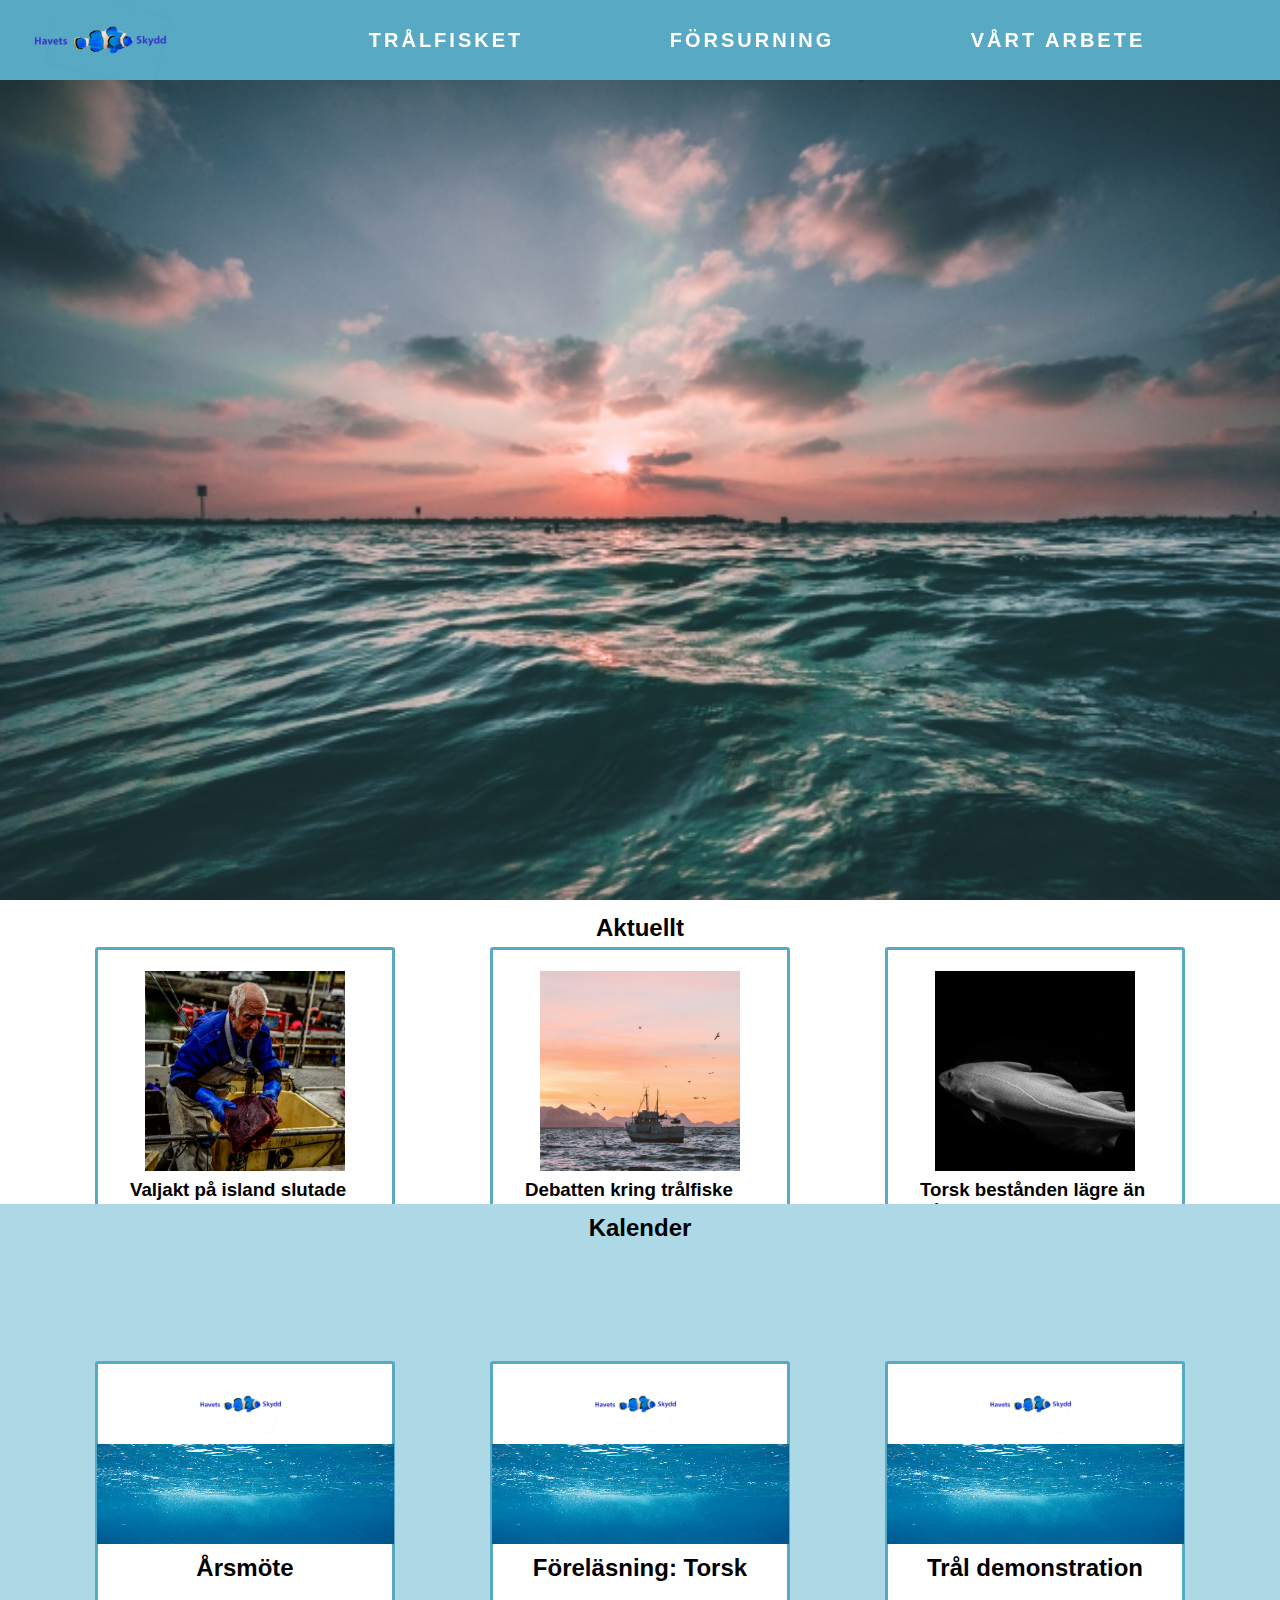
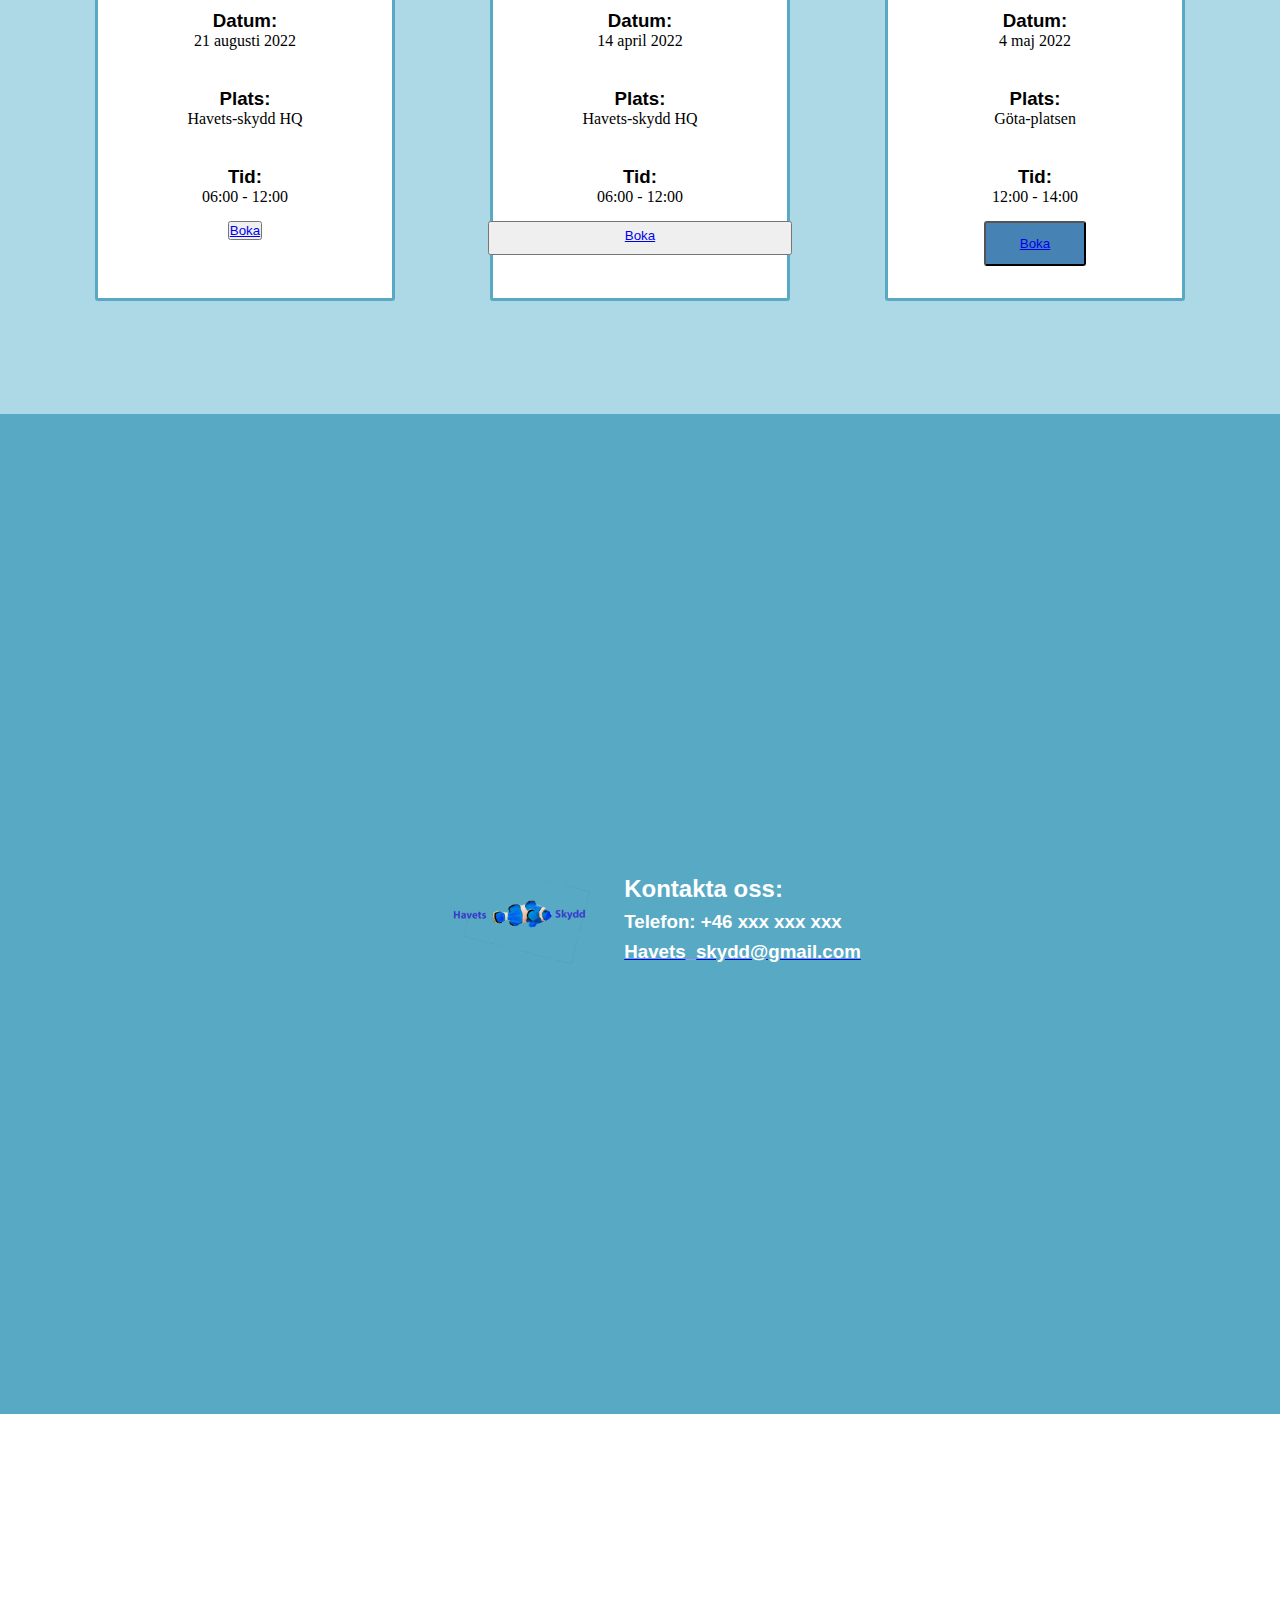
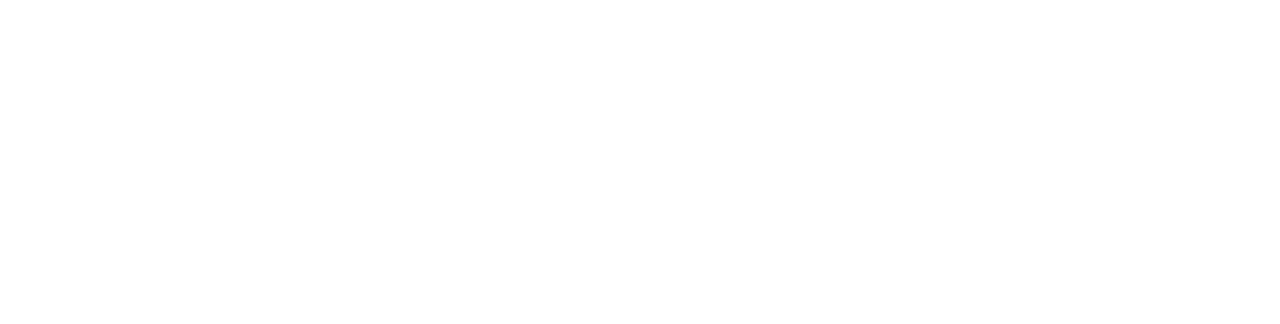
==== index.html @ e1d9266b "Mindre ändringar" ====
<!DOCTYPE html>
<html lang="en">

<head>
    <meta charset="UTF-8">
    <meta http-equiv="X-UA-Compatible" content="IE=edge">
    <meta name="viewport" content="width=device-width, initial-scale=1.0">
    <title>Havets-skydd</title>
    <link rel="stylesheet" href="css/style.css">
</head>

<body>
    <header class="header">
        <img class="logga" src="img/Första_försök_VT_ps.png" alt="logga">
        <nav>
            <ul id="header_links">
                <li><a href="tralfiske.html">Trålfisket</a></li>
                <li><a href="forsurning.html">Försurning</a></li>
                <li><a href="om_oss.html">Vårt arbete</a></li>
            </ul>
            <div id="burger">
                <div id="line_1" class="burger_line"></div>
                <div id="line_2" class="burger_line"></div>
                <div id="line_3" class="burger_line"></div>
            </div>
        </nav>
    </header>  
    <section class ="sacrifice"></section> 
    <img id="home_img" src="img/home_img.jpg" alt="Home-img">
    <div id="gridwrapper_home">
        <article id="aktuellt">
            <h2>Aktuellt</h2>
            <div class="box_parent">
                <section class="Aktuella_nyheter"><img src="img/valjakt_kvadrat.jpg" alt="valjakt" class="Aktuellt_img"><h3>Valjakt på island slutade med tusentals offer</h3></section>
                <section class="Aktuella_nyheter"><img src="img/tralbat_kvadrat.jpg" alt="tralbat" class="Aktuellt_img"><h3>Debatten kring trålfiske hettar till</h3></section>
                <section class="Aktuella_nyheter"><img src="img/torsk_kvadrat.jpg" alt="torsk" class="Aktuellt_img"><h3>Torsk bestånden lägre än någonsin</h3></section>
            </div>
        </article>
        <section id="kalender">
            <h2>Kalender</h2>
            <div class="box_parent">
                <article class="kalender_article">
                    <img src="img/Första_försök_VT_ps.png" alt="logga" class="logga_kalender">
                    <img src="img/vatten.jpg" alt="vatten" class="img_kalender">
                    <h2>Årsmöte</h2>
                    <p><h3>Datum:</h3> 21 augusti 2022</p>
                    <p><h3>Plats:</h3> Havets-skydd HQ</p>
                    <p><h3>Tid:</h3> 06:00 - 12:00</p>   
                    <button class="boka_button"><a href="#">Boka</a></button>
                </article>
                <article class="kalender_article">
                    <img src="img/Första_försök_VT_ps.png" alt="logga" class="logga_kalender">
                    <img src="img/vatten.jpg" alt="vatten" class="img_kalender">
                    <h2>Föreläsning: Torsk</h2>
                    <p><h3>Datum:</h3> 14 april 2022</p>
                    <p><h3>Plats:</h3> Havets-skydd HQ</p>
                    <p><h3>Tid:</h3> 06:00 - 12:00</p> 
                    <button class="boka_button"><p><a href="#">Boka</a></p></button>
                </article>
                <article class="kalender_article">
                    <img src="img/Första_försök_VT_ps.png" alt="logga" class="logga_kalender">
                    <img src="img/vatten.jpg" alt="vatten" class="img_kalender">
                    <h2>Trål demonstration</h2>
                    <p><h3>Datum:</h3> 4 maj 2022</p>
                    <p><h3>Plats:</h3> Göta-platsen</p>
                    <p><h3>Tid:</h3> 12:00 - 14:00</p> 
                    <button class="button"><a href="#">Boka</a></button>
                </article>
            </div>
            
        </section>
        <footer class="footer">
            <img src="img/Första_försök_VT_ps.png" class="logga" alt="logga">
            <div>
                <h2 class="h2_footer">Kontakta oss: </h2>
                <h3 class="h3_footer">Telefon: +46 xxx xxx xxx</h3>
                <a href="mailto:emil.crogard@elev.ga.ntig.se"><h3 class="h3_footer"> Havets_skydd@gmail.com</h3></a>
            </div>
        </footer>
    </div>


    <script src="js/JavaScrip.js "></script>

</body>

</html>
---- css/style.css ----
* {
    margin: 0;
    padding: 0;
    box-sizing: border-box;
}

:root {
    --main_color_dark: rgb(88, 169, 196);
}

.logga {
    height: 90px;
    width: auto;
    margin-left: 10px;
}

#gridwrapper_home {
    display: grid;
    height: auto;
    width: 100%;
    grid-template-areas: 
    "ar1 ar1" 
    "ar2 ar2"
    "fo fo";
    grid-template-rows: 950px 1700px 110px;
    grid-template-columns: 1fr 1fr;
}

.header {
    background-color: var(--main_color_dark);
    display: flex;
    height: 80px;
    width: 100%;
    position: fixed;
    align-items: center;
}

#header_links {
    display: flex;
    flex-direction: column;
    justify-content: space-evenly;
    align-items: center;
    height: calc(100% - 80px);
    background-color: lightblue;
    position: fixed;
    left: -1300px;
    top: 80px;
    width: 100%;
    list-style: none;
    transition: 0.5s;
    z-index: 1;
}

.header_active {
    transform: translatex(1300px);
}

#header_links a {
    text-decoration: none;
    color: rgb(255, 255, 255);
    letter-spacing: 0.1875rem;
    font-weight: bold;
    font-size: 1.25rem;
    text-transform: uppercase;
    width: 200px;
    height: 3rem;
    display: flex;
    justify-content: center;
    align-items: center;
}

.crossed_line #line_1 {
    transform: rotate(-45deg) translate(-5px, 6px);
}
.crossed_line #line_2 {
    opacity: 0;
}
.crossed_line #line_3 {
    transform: rotate(45deg) translate(-5px, -6px);
}
#header_links a:hover {
    color: darkgrey;
    background-color: rgb(88, 169, 196);
    transition: ease 0.4s;
}

nav {
    display: flex;
    justify-content: right;
    align-items: center;
    font-family: sans-serif;
    width: 100%;
    color: var(--main_color_dark);
}

.burger_line {
    width: 30px;
    height: 3.5px;
    background-color: rgb(255, 255, 255);
    margin: 5px;
    border-radius: 10%;
    transition: all 0.5s;
}

#burger{
    margin-right: 60px;
    cursor: pointer;
}

#home_img {
    width: 100%;
    height: calc(100vh - 80px);
}

#aktuellt{
    grid-area: ar1;
    display: flex;
    flex-direction: column;
    align-items: center;
}
.box_parent{
    display: flex;
    justify-content: space-evenly;
    align-items: center;
    flex-direction: column;
    height: 100%;
}

.Aktuella_nyheter {
    display: flex;
    align-items: center;
    justify-content: center;
    flex-direction: column;
    height: 280px;
    width: 250px;
    border-style: solid;
    border-color: var(--main_color_dark);
    border-radius: 3px;
}
.Aktuellt_img{
height: auto;
width: 200px;
}


#kalender{
    grid-area: ar2;
    background-color: lightblue;
    display: flex;
    flex-direction: column;
    align-items: center;
    justify-content: space-evenly;
}
.kalender_article{
    display: flex;
    height: 540px;
    width: 300px;
    background: white;
    align-items: center;
    flex-direction: column;
    border-radius: 3px;
    border-style: solid;
    border-color: var(--main_color_dark);

}
.logga_kalender{
height: 80px;
}
.img_kalender{
    width: 297px;
    height: 100px;
}
.button{
    display: flex;
    height: 45px;
    width: 35%;
    background: steelblue;
    border-radius: 3px;
    align-items: center;
    justify-content: center;
}
.button:hover{
    cursor: pointer;
    background: rgb(84, 162, 226);

}

.h3_footer{
    size: 0.5rem;
    color: white;

}
.h2_footer{
    size: 0.75rem;
    color: white;
}
h2 {
    font-family: Arial, Helvetica, sans-serif;
    font-weight: bold;
    margin-top: 10px;
    margin-bottom: 5px;
}
h3{
    font-family: Arial, Helvetica, sans-serif;
    margin-top: 8px;
    size: 1rem;
}

p {
    width: 300px;
    height: auto;
    font-family: Arial, Helvetica, sans-serif;
    font-weight: 300;
    margin-bottom: 10px;
    margin-top: 5px;
}
.sacrifice{
    height: 80px;
}

/*tralfiske*/


#gridwrapper_tralfiske{
    display: grid;
    width: 100%;
    height: auto;
    grid-template-areas: 
    "st1 st1"
    "st2 st2"
    "stat stat"
    "st3 st3"
    "fo fo"
    ;
    grid-template-columns: 1fr 1fr;
    grid-template-rows: 700px 1100px 1000px 700px 110px;
}

#img_tralfiske {
    background: blue;
    height: 300px;
    width: 300px;
    margin-bottom: 10px;
}
#section1_tralfiske{
    grid-area: st1;
    display: flex;
    justify-content: space-evenly;
    align-items: center;
    flex-direction: column;
}



.tral_article_lb{
display: flex;
flex-direction: column;
align-items: center;
width: 70%;
height: auto;
border-radius: 3px;
border-style: solid;
border-color: var(--main_color_dark);
background: white;
}
.article_parent{
    display: flex;
    flex-direction: column;
    align-items: center;
    justify-content: space-evenly;
    width: 100%;
    height: 100%;
}

.tral_article{
display: flex;
flex-direction: column;
align-items: center;
width: 70%;
height: auto;
}

#section2_tralfiske{
    grid-area: st2;
    display: flex;
    flex-direction: column;
    align-items: center;
    justify-content: space-evenly;
    background: lightblue;
}
#statistik{
    grid-area: stat;
    background: white;
    display: flex;
    flex-direction: column;
    align-items: center;
    justify-content: space-evenly;
}
.statistik_img{
    width: 400px;
    height: 300px;
    background: blue;
}
#section3_tralfiske{
    grid-area: st3;
    display: flex;
    flex-direction: column;
    align-items: center;
    justify-content: space-evenly;
    background: lightblue;
}



/*försurning*/
#gridwrapper_forsurning {
    display: grid;
    width: 100%;
    height: auto;
    grid-template-areas: 
    "arf arf"
    "ark ark"
    "dv dv"
    "sek sek"
    "fo fo"
    ;
    grid-template-columns: 1fr 1fr;
    grid-template-rows: 680px 500px 500px 600px 110px;
}

#forsurning_section{
    grid-area: arf;
    background-color: lightblue;
    display: flex;
    justify-content: center;
    align-items: center;
    flex-direction: column;
    padding: 2rem;
}
#article_forsurning{
    background-color: white;
    height: 610px;
    width: 95%;
    display: flex;
    align-items: center;
    justify-content: center;
    border-radius: 3px;
    border-style: solid;
    border-color: var(--main_color_dark);
}

#konsekvenser_section{
    grid-area: ark;
    background-color: lightblue;
    display: flex;
    justify-content: center;
    align-items: center;
    flex-direction: column;
    padding: 2rem;
}

#article_konsekvenser{
    background-color: white;
    height: 400px;
    width: 95%;
    display: flex;
    align-items: center;
    justify-content: center;
    border-radius: 3px;
    border-style: solid;
    border-color: var(--main_color_dark);
}

#Intiativ_section{
    grid-area: dv;
    display: flex;
    flex-direction: column;
    justify-content: space-evenly;
    align-items: center;
    background-color: white;
}

#div_forsurning{
    height: auto;
    width: 80%;
    display: flex;
    justify-content: space-evenly;
    flex-direction: column;
    align-items: center;
}
#article_intiativ{
    width: 300px;
    height: auto;
    display: flex;
    justify-content: space-between;
    align-items: center;
    flex-direction: column;
}

.footer {
    grid-area: fo;
    background-color: var(--main_color_dark);
    display: flex;
    align-items: center;
    justify-content: center;

}
#kalk_section{
    grid-area: sek;
    display: flex;
    align-items: center;
    justify-content: space-evenly;
    flex-direction: column;
    background-color: lightblue;
}
#kalk_img{
    height: 250px;
    width: 400px;
    background: violet;
}
#article_kalk{
    width: 350px;
    height: auto;
    display: flex;
    justify-content: space-between;
    align-items: center;
    flex-direction: column;
    border-style: solid;
    border-color: var(--main_color_dark);
    border-radius: 3px;
    background: white;
}

/*Om oss*/
#gridwrapper_om_oss{
    display: grid;
    width: 100%;
    grid-template-areas: 
    "re re"
    "org org"
    "fra fra"
    "gift gift"
    "fo fo"
    ;
    grid-template-columns: 1fr 1fr;
    grid-template-rows: 300px 90vh 1000px 550px 110px;
}

#relative{
    grid-area: re;
    background-image: url(/img/vatten.jpg);
    background-size: 100%;
    display: flex;
    justify-content: center;
    align-items: center;
    border-bottom: 40px;
    border-bottom-style: solid;
    border-bottom-color: white;
}

#relative_flex{
    display: flex;
    width: 90%;
    height: auto;
    justify-content: center;
    align-items: center;
    flex-direction: column;
    padding: 2rem;
    background: rgba(255, 255, 255, 0);
}

#organisation_flex_section{
    grid-area: org;
    display: flex;
    background: lightblue;
    flex-direction: column;
    align-items: center;
    justify-content: center;
    margin-bottom: 10px;
}

.organisation_img{
    width: 300px;
    height: auto;
    margin-bottom: 10px;
    border-radius: 3px;
}

.organisation_article{
    width: 300px;
    height: auto;
    display: flex;
    justify-content: space-between;
    align-items: center;
    flex-direction: column;
}
.organisation_article_lb{
    width: 300px;
    height: auto;
    display: flex;
    justify-content: space-between;
    flex-direction: column;
    border-radius: 3px;
    border-color: var(--main_color_dark);
    border-style: solid;
    height: auto;
    background: white;
}
#arbete_flex_section{
    grid-area: fra;
    display: flex;
    background: white;
    flex-direction: column;
    align-items: center;
    justify-content: center; 
}

.org_div{
    height: auto;
    margin-bottom: 40px;
}

#section_gift{
grid-area: gift;
background: lightblue;
flex-direction: column;
align-items: center;
justify-content: center; 
display: flex;
}

#h1_relative{
    color: rgb(255, 255, 255);
    size: 3rem;
  
}

#h3_relative{
    
    color: white;
    size: 1rem;
}

@media screen and (min-width:800px) {
    #burger{
        display: none;
    }    
    nav {
        display: flex;
        justify-content: center;
        align-items: center;
        font-family: sans-serif;
        width: 100%;
        background: var(--main_color_dark);
        margin-right: 20px;
    }

    #header_links {
        display: flex;
        flex-direction: row;
        justify-content: space-evenly;
        align-items: center;
        height: 80px;
        position: fixed;
        left: 240px;
        top: 0px;
        background-color: rgba(255, 255, 255, 0);
        width: 80%;
        list-style: none;
    }
    .header_active {
        transform: translatex(0px);
    }
    .logga {
        height: 130px;
        width: auto;
        margin-left: 10px;
    }
    .Aktuella_nyheter {
        padding: 2rem;
        height: 300px;
        width: 300px;
        border-style: solid;
        border-color: var(--main_color_dark);
        border-radius: 3px;
    }
    
    .box_parent{
        flex-direction: row;
        width: 100%;
    }
    #relative_flex{
        width: 35%;
    }
    .organisation_img{
        width: 500px;
        margin-bottom: 0px;
        margin-right: 20px;
        border-radius: 3px;
    }
    #organisation_flex_section{
        flex-direction: row; 
        align-items: center;
        justify-content: space-evenly;
        margin-bottom: 10px;
    }
    #arbete_flex_section{
        justify-content: space-evenly; 
    }
    
    .org_div{
        display: flex;
        flex-direction: row;
        justify-content: space-evenly;
        align-items: center;
    }
    #section_gift{
        flex-direction: row;
        align-items: center;
        justify-content: space-evenly; 
    }
    #div_forsurning{
        flex-direction: row;
       
    }
    #kalk_section{
        flex-direction: row-reverse;
    }
    .tral_article_lb{
        width: 40%;
    }
    .article_parent{
        flex-direction: row;
        width: 80%;
    }
    #gridwrapper_tralfiske{
        grid-template-rows: 500px 1100px 1000px 430px 110px;
    }
    #gridwrapper_forsurning{
        grid-template-rows: 680px 500px 500px 400px 110px;
    }

    #img_tralfiske {
        height: 350px;
        width: 450px;
    }
    #gridwrapper_home{
        grid-template-rows: 600px 700px 110px;
    }
    #gridwrapper_home{
        grid-template-rows: 300px 90vh 1000px 400px 110px;

    }

}
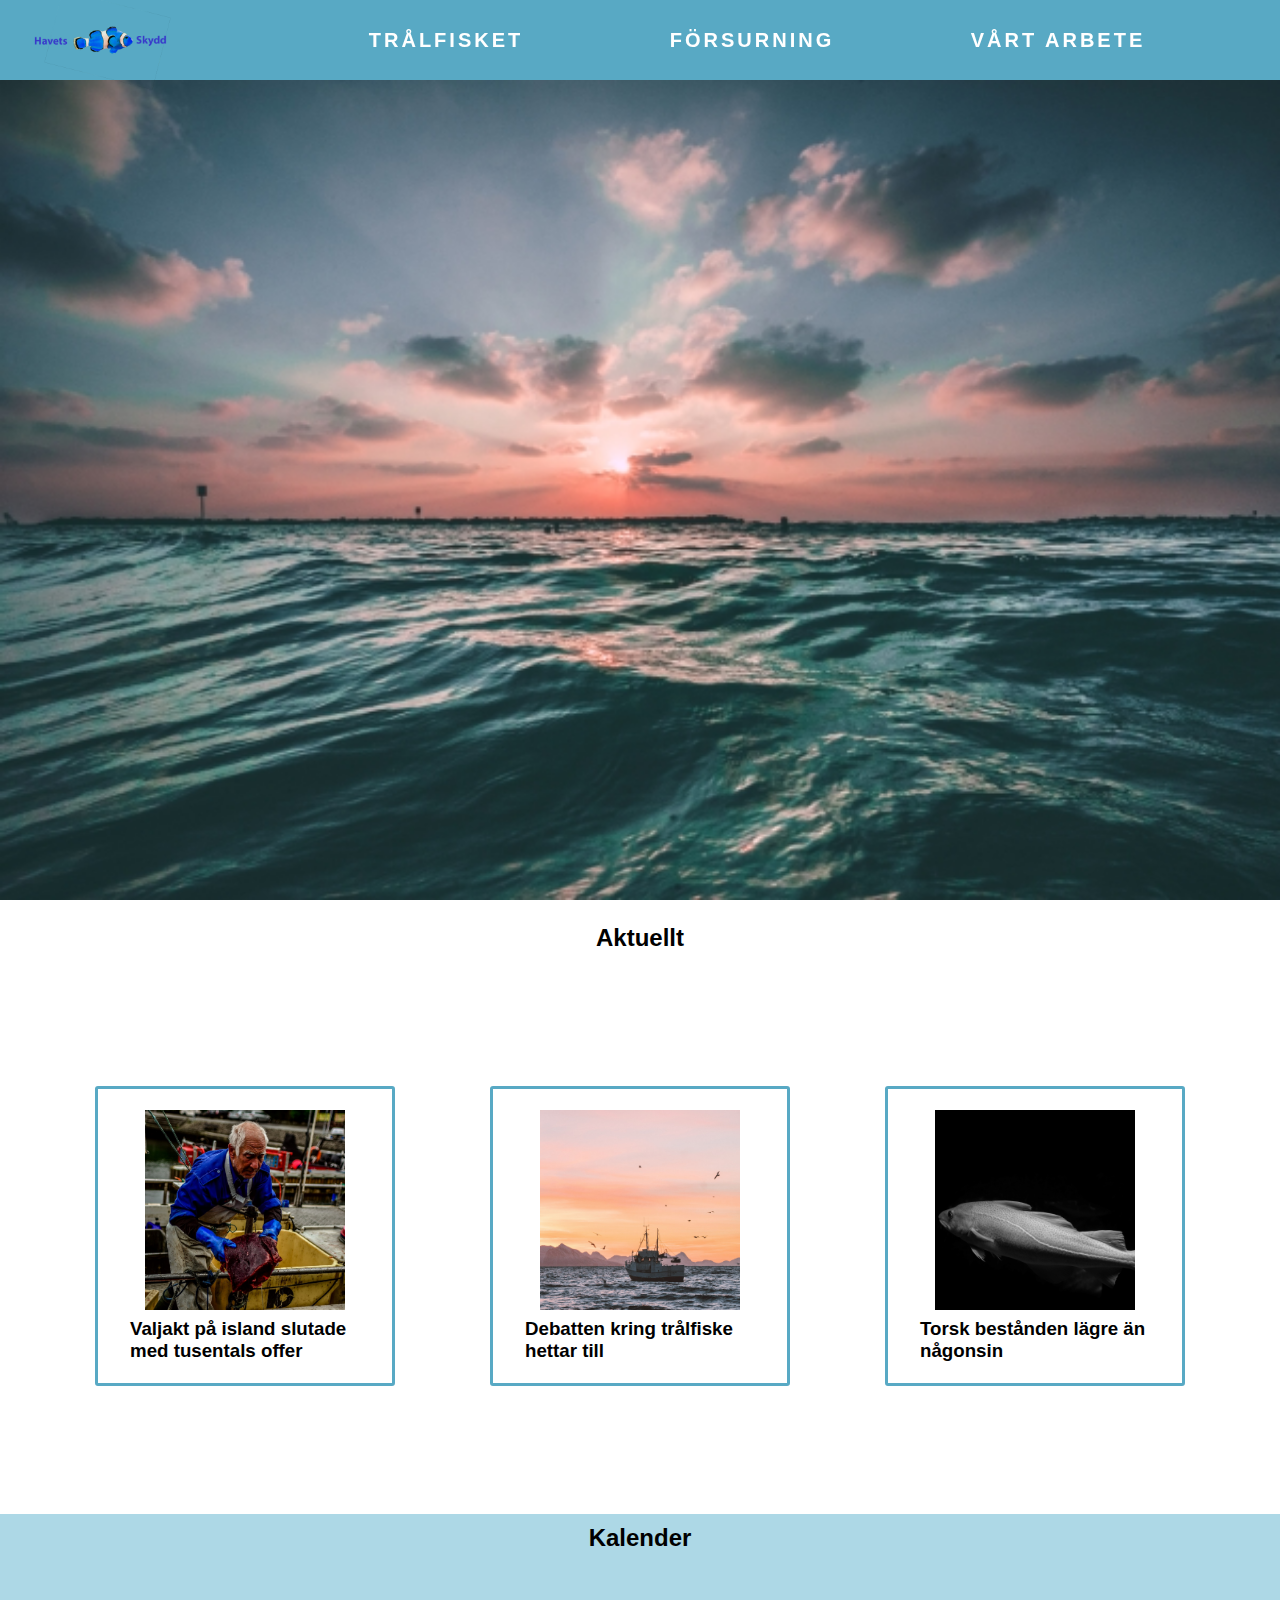
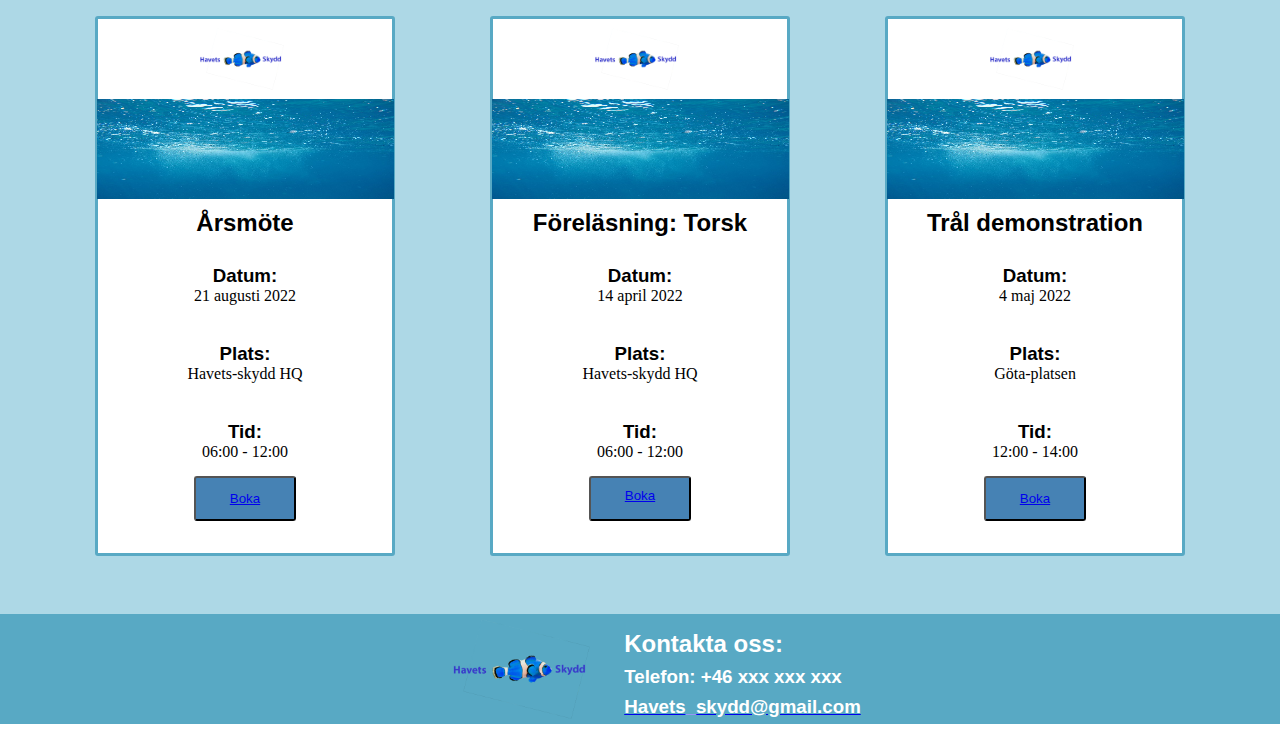
==== commit 3be73814: "Arbetat med försurnings sidan" ====
--- a/index.html
+++ b/index.html
@@ -46,7 +46,7 @@
                     <p><h3>Datum:</h3> 21 augusti 2022</p>
                     <p><h3>Plats:</h3> Havets-skydd HQ</p>
                     <p><h3>Tid:</h3> 06:00 - 12:00</p>   
-                    <button class="boka_button"><a href="#">Boka</a></button>
+                    <button class="button"><a href="#">Boka</a></button>
                 </article>
                 <article class="kalender_article">
                     <img src="img/Första_försök_VT_ps.png" alt="logga" class="logga_kalender">
@@ -55,7 +55,7 @@
                     <p><h3>Datum:</h3> 14 april 2022</p>
                     <p><h3>Plats:</h3> Havets-skydd HQ</p>
                     <p><h3>Tid:</h3> 06:00 - 12:00</p> 
-                    <button class="boka_button"><p><a href="#">Boka</a></p></button>
+                    <button class="button"><p><a href="#">Boka</a></p></button>
                 </article>
                 <article class="kalender_article">
                     <img src="img/Första_försök_VT_ps.png" alt="logga" class="logga_kalender">
--- a/css/style.css
+++ b/css/style.css
@@ -22,7 +22,7 @@
     "ar1 ar1" 
     "ar2 ar2"
     "fo fo";
-    grid-template-rows: 950px 1700px 110px;
+    grid-template-rows: 950px 1750px 110px;
     grid-template-columns: 1fr 1fr;
 }
 
@@ -109,7 +109,8 @@
 
 #home_img {
     width: 100%;
-    height: calc(100vh - 80px);
+    height: calc(90vh - 80px);
+    margin-bottom: 8vh;
 }
 
 #aktuellt{
@@ -175,9 +176,10 @@
     height: 45px;
     width: 35%;
     background: steelblue;
+    align-items: center;
+    justify-content: center;
     border-radius: 3px;
-    align-items: center;
-    justify-content: center;
+    margin-bottom: 5px;
 }
 .button:hover{
     cursor: pointer;
@@ -213,6 +215,7 @@
     font-weight: 300;
     margin-bottom: 10px;
     margin-top: 5px;
+    size: 1.2rem;
 }
 .sacrifice{
     height: 80px;
@@ -233,7 +236,7 @@
     "fo fo"
     ;
     grid-template-columns: 1fr 1fr;
-    grid-template-rows: 700px 1100px 1000px 700px 110px;
+    grid-template-rows: 700px 1300px 1000px 700px 110px;
 }
 
 #img_tralfiske {
@@ -256,7 +259,7 @@
 display: flex;
 flex-direction: column;
 align-items: center;
-width: 70%;
+width: 85%;
 height: auto;
 border-radius: 3px;
 border-style: solid;
@@ -272,7 +275,7 @@
     height: 100%;
 }
 
-.tral_article{
+.intro_article{
 display: flex;
 flex-direction: column;
 align-items: center;
@@ -325,11 +328,25 @@
     "fo fo"
     ;
     grid-template-columns: 1fr 1fr;
-    grid-template-rows: 680px 500px 500px 600px 110px;
+    grid-template-rows: 700px 1150px 550px 900px 110px;
 }
 
 #forsurning_section{
     grid-area: arf;
+    background-color: white;
+    display: flex;
+    justify-content: center;
+    align-items: center;
+    flex-direction: column;
+    padding: 2rem;
+}
+#img_forsurning{
+    width: 400px;
+    height: auto;
+}
+
+#konsekvenser_section{
+    grid-area: ark;
     background-color: lightblue;
     display: flex;
     justify-content: center;
@@ -337,40 +354,20 @@
     flex-direction: column;
     padding: 2rem;
 }
-#article_forsurning{
+
+.article_konsekvenser{
     background-color: white;
-    height: 610px;
-    width: 95%;
-    display: flex;
-    align-items: center;
-    justify-content: center;
+    height: 500px;
+    width: 350px;
+    display: flex;
+    align-items: center;
+    justify-content: center;
+    flex-direction: column;
     border-radius: 3px;
     border-style: solid;
     border-color: var(--main_color_dark);
 }
 
-#konsekvenser_section{
-    grid-area: ark;
-    background-color: lightblue;
-    display: flex;
-    justify-content: center;
-    align-items: center;
-    flex-direction: column;
-    padding: 2rem;
-}
-
-#article_konsekvenser{
-    background-color: white;
-    height: 400px;
-    width: 95%;
-    display: flex;
-    align-items: center;
-    justify-content: center;
-    border-radius: 3px;
-    border-style: solid;
-    border-color: var(--main_color_dark);
-}
-
 #Intiativ_section{
     grid-area: dv;
     display: flex;
@@ -380,8 +377,8 @@
     background-color: white;
 }
 
-#div_forsurning{
-    height: auto;
+.div_forsurning{
+    height: 100%;
     width: 80%;
     display: flex;
     justify-content: space-evenly;
@@ -389,12 +386,13 @@
     align-items: center;
 }
 #article_intiativ{
-    width: 300px;
+    width: 340px;
     height: auto;
     display: flex;
     justify-content: space-between;
     align-items: center;
     flex-direction: column;
+    
 }
 
 .footer {
@@ -413,16 +411,12 @@
     flex-direction: column;
     background-color: lightblue;
 }
-#kalk_img{
-    height: 250px;
-    width: 400px;
-    background: violet;
-}
-#article_kalk{
+
+.article_kalk{
     width: 350px;
-    height: auto;
-    display: flex;
-    justify-content: space-between;
+    height: 240px;
+    display: flex;
+    justify-content: space-evenly;
     align-items: center;
     flex-direction: column;
     border-style: solid;
@@ -443,7 +437,7 @@
     "fo fo"
     ;
     grid-template-columns: 1fr 1fr;
-    grid-template-rows: 300px 90vh 1000px 550px 110px;
+    grid-template-rows: 300px 600px 1050px 930px 110px;
 }
 
 #relative{
@@ -495,15 +489,15 @@
     flex-direction: column;
 }
 .organisation_article_lb{
-    width: 300px;
-    height: auto;
+    width: 320px;
+    height: 270px;
     display: flex;
     justify-content: space-between;
     flex-direction: column;
+    align-items: center;
     border-radius: 3px;
     border-color: var(--main_color_dark);
     border-style: solid;
-    height: auto;
     background: white;
 }
 #arbete_flex_section{
@@ -525,7 +519,7 @@
 background: lightblue;
 flex-direction: column;
 align-items: center;
-justify-content: center; 
+justify-content: space-evenly; 
 display: flex;
 }
 
@@ -615,31 +609,29 @@
         align-items: center;
     }
     #section_gift{
-        flex-direction: row;
-        align-items: center;
-        justify-content: space-evenly; 
-    }
-    #div_forsurning{
+        flex-direction: row-reverse;
+    }
+    .div_forsurning{
         flex-direction: row;
        
     }
-    #kalk_section{
-        flex-direction: row-reverse;
-    }
     .tral_article_lb{
         width: 40%;
     }
     .article_parent{
         flex-direction: row;
-        width: 80%;
+        justify-content: space-evenly;
+        width: 50%;
     }
     #gridwrapper_tralfiske{
         grid-template-rows: 500px 1100px 1000px 430px 110px;
     }
     #gridwrapper_forsurning{
-        grid-template-rows: 680px 500px 500px 400px 110px;
-    }
-
+        grid-template-rows: 500px 600px 500px 450px 110px;
+    }
+    #gridwrapper_om_oss{
+        grid-template-rows: 300px 600px 1050px 430px 110px;
+    }
     #img_tralfiske {
         height: 350px;
         width: 450px;
@@ -647,9 +639,11 @@
     #gridwrapper_home{
         grid-template-rows: 600px 700px 110px;
     }
-    #gridwrapper_home{
-        grid-template-rows: 300px 90vh 1000px 400px 110px;
-
-    }
-
+    #home_img {
+        height: calc(100vh - 80px);
+        margin-bottom: 10px;
+    }
+    #gift_img{
+        display: none;
+    }
 }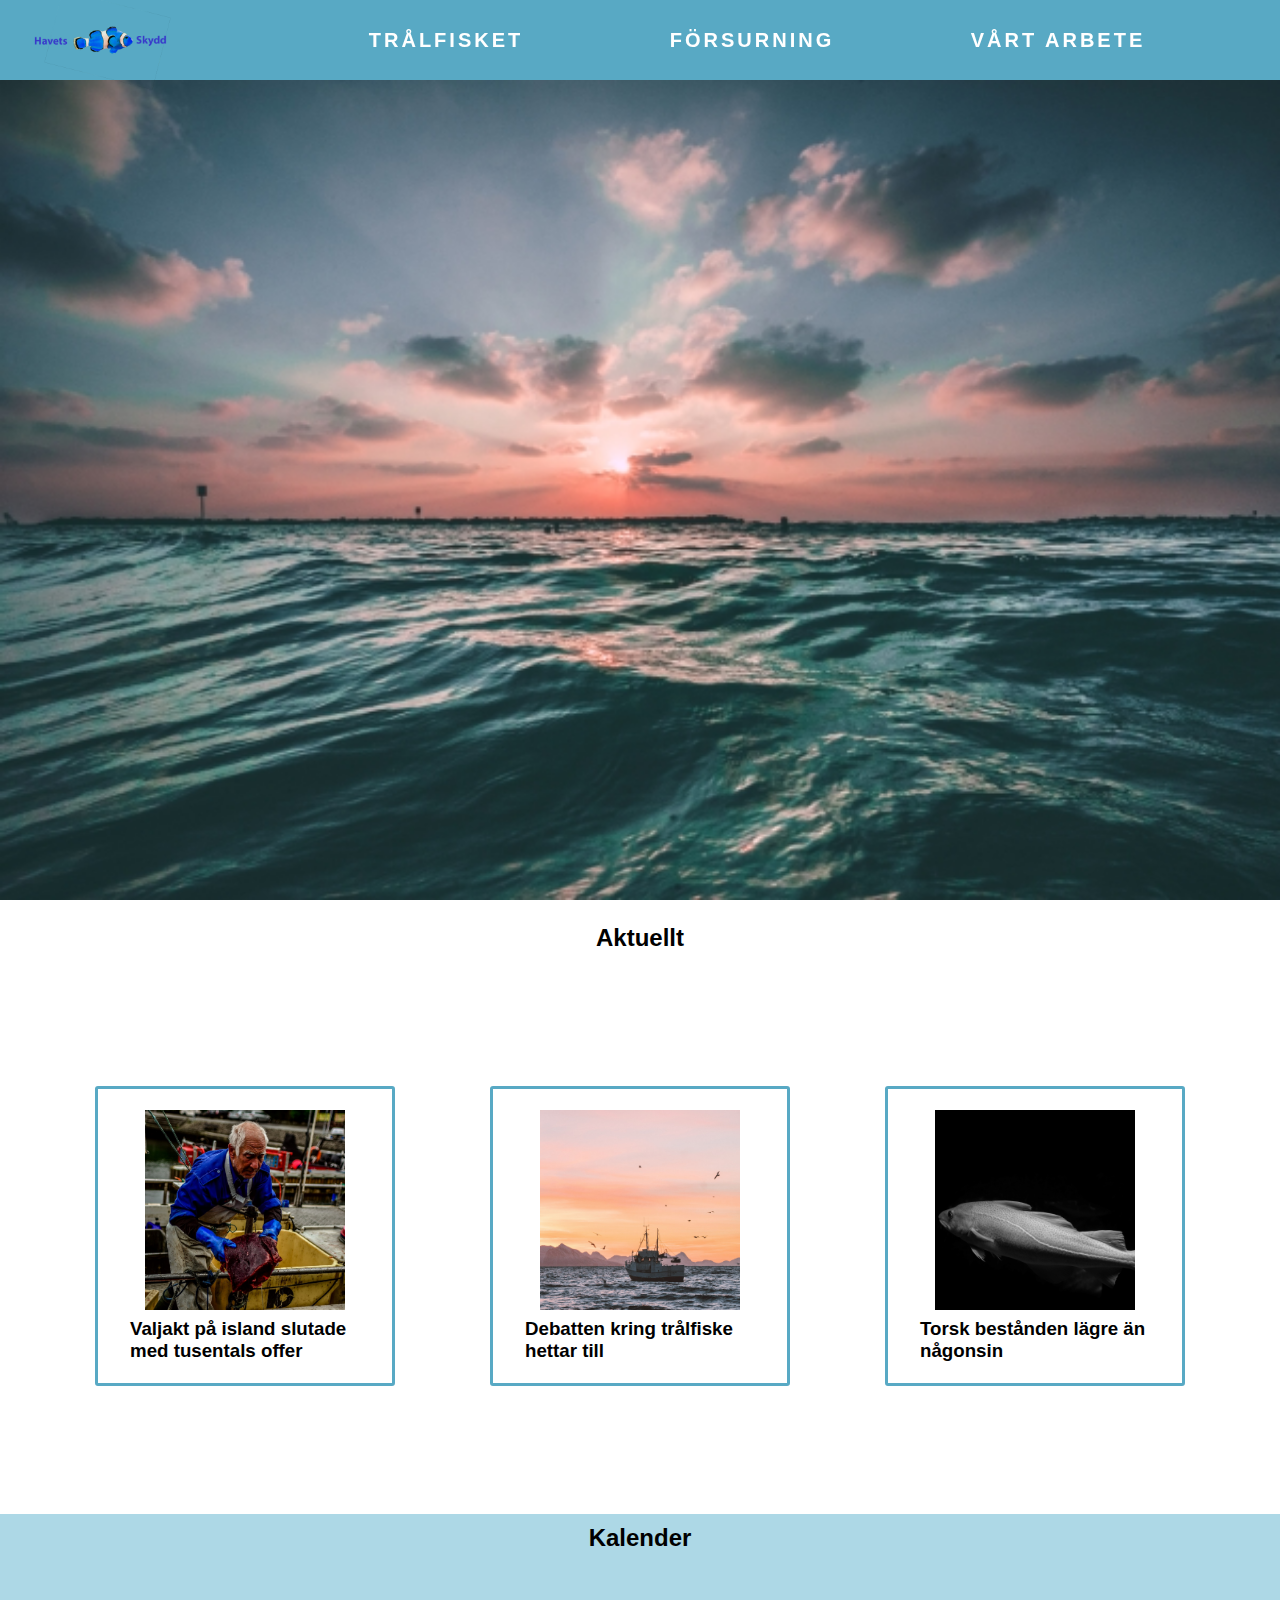
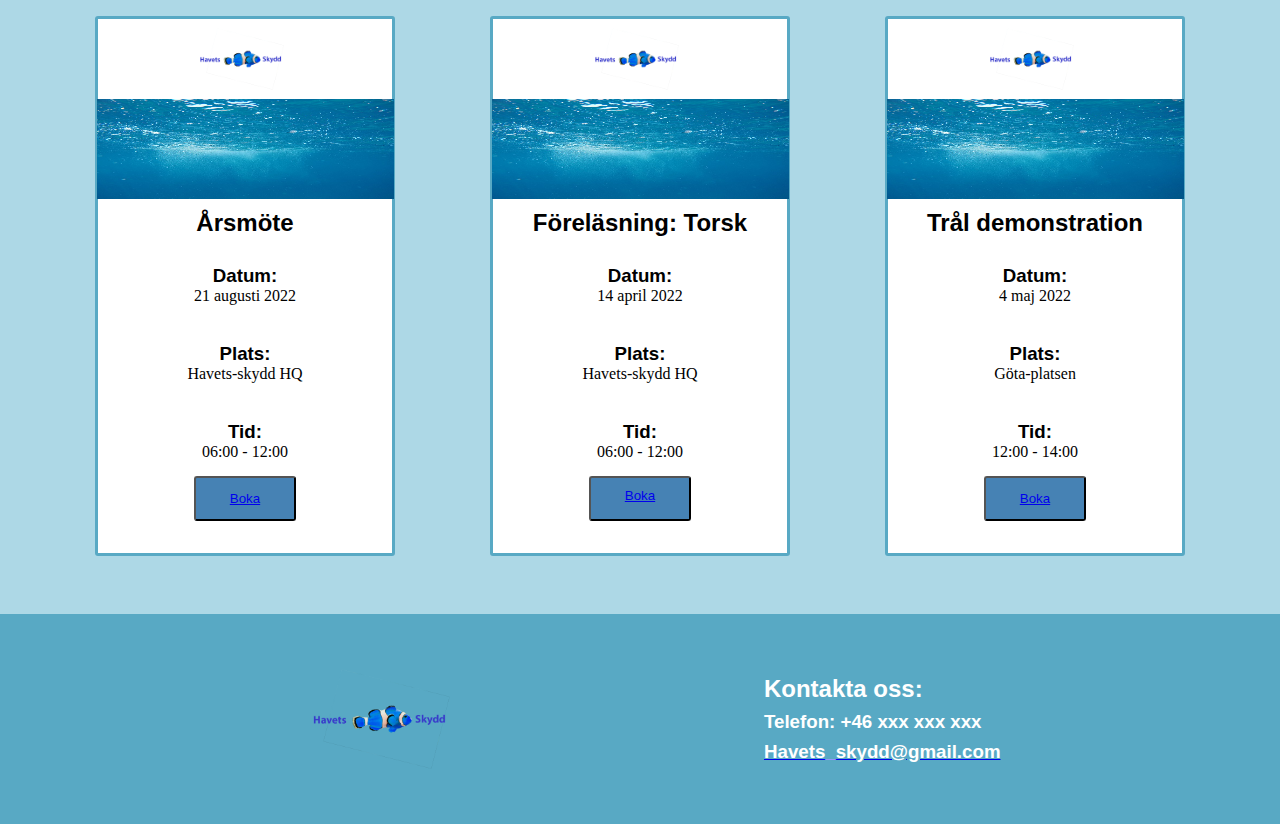
==== commit 204f3c67: "Arbetspass hemma nr2 v12" ====
--- a/index.html
+++ b/index.html
@@ -72,7 +72,7 @@
         <footer class="footer">
             <img src="img/Första_försök_VT_ps.png" class="logga" alt="logga">
             <div>
-                <h2 class="h2_footer">Kontakta oss: </h2>
+                <h2 class="h2_footer">Kontakta oss:</h2>
                 <h3 class="h3_footer">Telefon: +46 xxx xxx xxx</h3>
                 <a href="mailto:emil.crogard@elev.ga.ntig.se"><h3 class="h3_footer"> Havets_skydd@gmail.com</h3></a>
             </div>
--- a/css/style.css
+++ b/css/style.css
@@ -12,18 +12,6 @@
     height: 90px;
     width: auto;
     margin-left: 10px;
-}
-
-#gridwrapper_home {
-    display: grid;
-    height: auto;
-    width: 100%;
-    grid-template-areas: 
-    "ar1 ar1" 
-    "ar2 ar2"
-    "fo fo";
-    grid-template-rows: 950px 1750px 110px;
-    grid-template-columns: 1fr 1fr;
 }
 
 .header {
@@ -106,6 +94,27 @@
     margin-right: 60px;
     cursor: pointer;
 }
+.footer {
+    grid-area: fo;
+    background-color: var(--main_color_dark);
+    display: flex;
+    align-items: center;
+    justify-content: center;
+    flex-direction: column;
+}
+
+/*Home*/
+#gridwrapper_home {
+    display: grid;
+    height: auto;
+    width: 100%;
+    grid-template-areas: 
+    "ar1 ar1" 
+    "ar2 ar2"
+    "fo fo";
+    grid-template-rows: 950px 1750px 250px;
+    grid-template-columns: 1fr 1fr;
+}
 
 #home_img {
     width: 100%;
@@ -190,11 +199,11 @@
 .h3_footer{
     size: 0.5rem;
     color: white;
-
 }
 .h2_footer{
-    size: 0.75rem;
     color: white;
+    size:0.5rem;
+    display: none;
 }
 h2 {
     font-family: Arial, Helvetica, sans-serif;
@@ -236,14 +245,18 @@
     "fo fo"
     ;
     grid-template-columns: 1fr 1fr;
-    grid-template-rows: 700px 1300px 1000px 700px 110px;
-}
-
+    grid-template-rows: 700px 2000px 1000px 1100px 250px;
+}
 #img_tralfiske {
-    background: blue;
-    height: 300px;
-    width: 300px;
-    margin-bottom: 10px;
+    height: 190px;
+    width: auto;
+    border-radius: 3px;
+    border-style: solid;
+    border-color: var(--main_color_dark);
+}
+#nordic_flags{
+    height: 400px;
+    width: auto;
 }
 #section1_tralfiske{
     grid-area: st1;
@@ -252,14 +265,11 @@
     align-items: center;
     flex-direction: column;
 }
-
-
-
 .tral_article_lb{
 display: flex;
 flex-direction: column;
 align-items: center;
-width: 85%;
+width: 90%;
 height: auto;
 border-radius: 3px;
 border-style: solid;
@@ -276,11 +286,11 @@
 }
 
 .intro_article{
-display: flex;
-flex-direction: column;
-align-items: center;
-width: 70%;
-height: auto;
+    display: flex;
+    flex-direction: column;
+    align-items: center;
+    width: 70%;
+    height: auto;
 }
 
 #section2_tralfiske{
@@ -300,7 +310,7 @@
     justify-content: space-evenly;
 }
 .statistik_img{
-    width: 400px;
+    width: 300px;
     height: 300px;
     background: blue;
 }
@@ -328,7 +338,7 @@
     "fo fo"
     ;
     grid-template-columns: 1fr 1fr;
-    grid-template-rows: 700px 1150px 550px 900px 110px;
+    grid-template-rows: 700px 1150px 550px 900px 250px;
 }
 
 #forsurning_section{
@@ -341,7 +351,7 @@
     padding: 2rem;
 }
 #img_forsurning{
-    width: 400px;
+    width: 300px;
     height: auto;
 }
 
@@ -393,15 +403,6 @@
     align-items: center;
     flex-direction: column;
     
-}
-
-.footer {
-    grid-area: fo;
-    background-color: var(--main_color_dark);
-    display: flex;
-    align-items: center;
-    justify-content: center;
-
 }
 #kalk_section{
     grid-area: sek;
@@ -437,7 +438,7 @@
     "fo fo"
     ;
     grid-template-columns: 1fr 1fr;
-    grid-template-rows: 300px 600px 1050px 930px 110px;
+    grid-template-rows: 300px 600px 1050px 930px 250px;
 }
 
 #relative{
@@ -530,7 +531,6 @@
 }
 
 #h3_relative{
-    
     color: white;
     size: 1rem;
 }
@@ -624,20 +624,26 @@
         width: 50%;
     }
     #gridwrapper_tralfiske{
-        grid-template-rows: 500px 1100px 1000px 430px 110px;
+        grid-template-rows: 500px 1600px 600px 480px 210px;
     }
     #gridwrapper_forsurning{
-        grid-template-rows: 500px 600px 500px 450px 110px;
+        grid-template-rows: 500px 600px 500px 450px 210px;
+    }
+    #statistik{
+        flex-direction: row;
+    }
+    #img_forsurning{
+        width: 400px;
     }
     #gridwrapper_om_oss{
-        grid-template-rows: 300px 600px 1050px 430px 110px;
+        grid-template-rows: 400px 600px 1050px 430px 210px;
     }
     #img_tralfiske {
         height: 350px;
         width: 450px;
     }
     #gridwrapper_home{
-        grid-template-rows: 600px 700px 110px;
+        grid-template-rows: 600px 700px 210px;
     }
     #home_img {
         height: calc(100vh - 80px);
@@ -646,4 +652,31 @@
     #gift_img{
         display: none;
     }
+    #fiskebestand_flex{
+        flex-direction: row-reverse;
+        width: 80%;
+    }
+    #article_parent_tralfiske{
+        width: 80%;
+    }
+    #article_parent_losning{
+        width: 90%;
+    }
+    #article_parent_forsurning{
+        width: 100%;
+    }
+    .article_konsekvenser{
+        width: 450px;
+    }
+    #nordic_flags{
+        height: 300px;
+    }
+    .footer{
+        flex-direction: row;
+        justify-content: space-evenly;
+    }
+
+    .h2_footer{
+        display: contents;
+    }
 }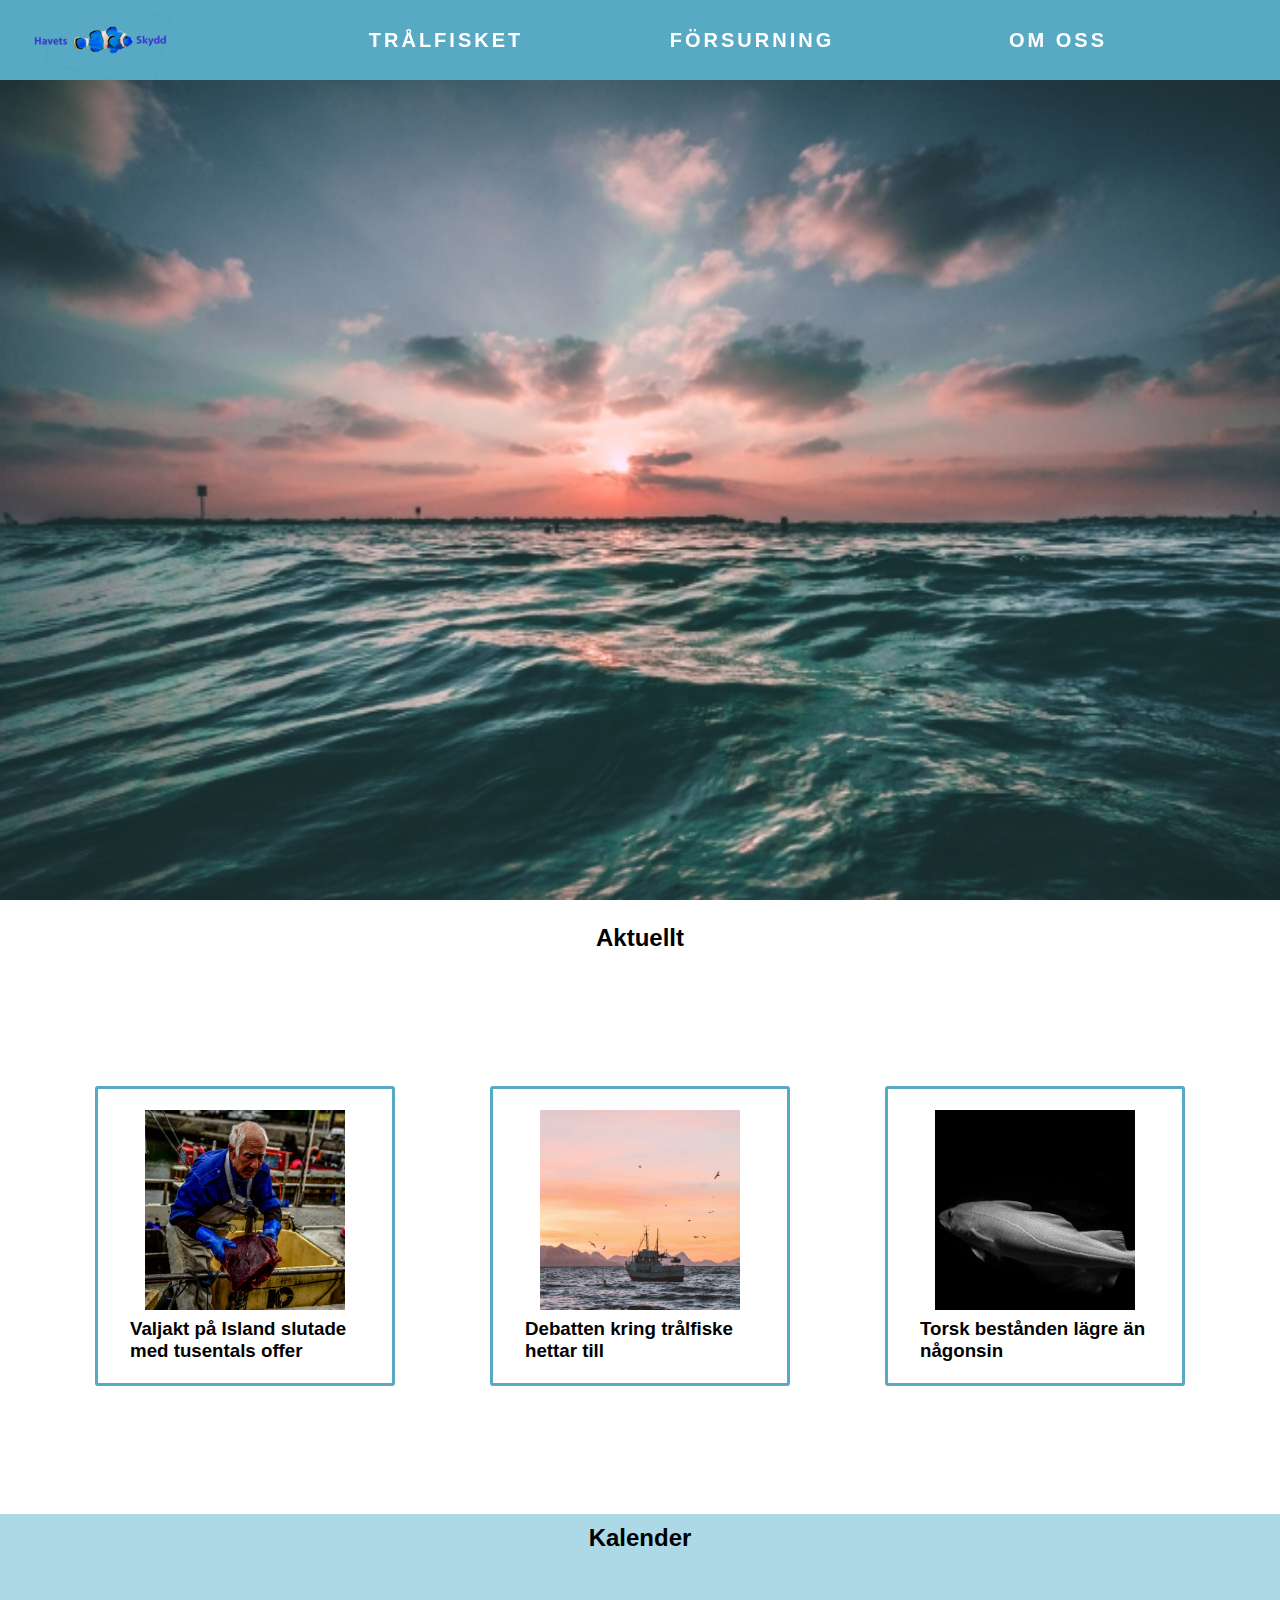
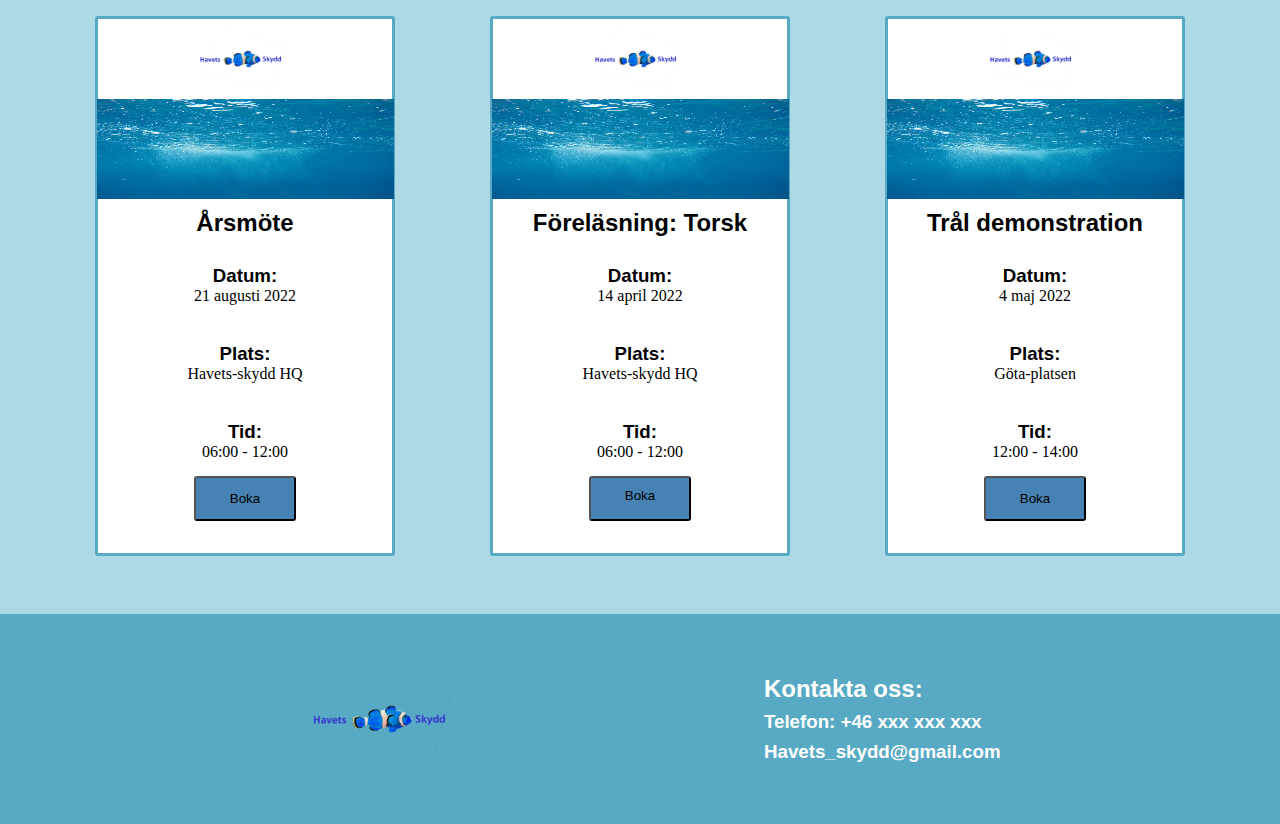
==== commit b3cb05b8: "Lektion v13" ====
--- a/index.html
+++ b/index.html
@@ -16,7 +16,7 @@
             <ul id="header_links">
                 <li><a href="tralfiske.html">Trålfisket</a></li>
                 <li><a href="forsurning.html">Försurning</a></li>
-                <li><a href="om_oss.html">Vårt arbete</a></li>
+                <li><a href="om_oss.html">Om oss</a></li>
             </ul>
             <div id="burger">
                 <div id="line_1" class="burger_line"></div>
@@ -31,7 +31,7 @@
         <article id="aktuellt">
             <h2>Aktuellt</h2>
             <div class="box_parent">
-                <section class="Aktuella_nyheter"><img src="img/valjakt_kvadrat.jpg" alt="valjakt" class="Aktuellt_img"><h3>Valjakt på island slutade med tusentals offer</h3></section>
+                <section class="Aktuella_nyheter"><img src="img/valjakt_kvadrat.jpg" alt="valjakt" class="Aktuellt_img"><h3>Valjakt på Island slutade med tusentals offer</h3></section>
                 <section class="Aktuella_nyheter"><img src="img/tralbat_kvadrat.jpg" alt="tralbat" class="Aktuellt_img"><h3>Debatten kring trålfiske hettar till</h3></section>
                 <section class="Aktuella_nyheter"><img src="img/torsk_kvadrat.jpg" alt="torsk" class="Aktuellt_img"><h3>Torsk bestånden lägre än någonsin</h3></section>
             </div>
@@ -74,7 +74,7 @@
             <div>
                 <h2 class="h2_footer">Kontakta oss:</h2>
                 <h3 class="h3_footer">Telefon: +46 xxx xxx xxx</h3>
-                <a href="mailto:emil.crogard@elev.ga.ntig.se"><h3 class="h3_footer"> Havets_skydd@gmail.com</h3></a>
+                <a id="mail_tag" href="mailto:emil.crogard@elev.ga.ntig.se"><h3 class="h3_footer"> Havets_skydd@gmail.com</h3></a>
             </div>
         </footer>
     </div>
--- a/css/style.css
+++ b/css/style.css
@@ -9,7 +9,7 @@
 }
 
 .logga {
-    height: 90px;
+    height: 110px;
     width: auto;
     margin-left: 10px;
 }
@@ -50,8 +50,8 @@
     font-weight: bold;
     font-size: 1.25rem;
     text-transform: uppercase;
-    width: 200px;
-    height: 3rem;
+    width: 400px;
+    height: 5rem;
     display: flex;
     justify-content: center;
     align-items: center;
@@ -67,9 +67,9 @@
     transform: rotate(45deg) translate(-5px, -6px);
 }
 #header_links a:hover {
-    color: darkgrey;
     background-color: rgb(88, 169, 196);
-    transition: ease 0.4s;
+    transition: ease 0.3s;
+    font-size: 1.4rem;
 }
 
 nav {
@@ -102,6 +102,11 @@
     justify-content: center;
     flex-direction: column;
 }
+a{
+    text-decoration: none;
+    color: black;
+}
+
 
 /*Home*/
 #gridwrapper_home {
@@ -112,7 +117,7 @@
     "ar1 ar1" 
     "ar2 ar2"
     "fo fo";
-    grid-template-rows: 950px 1750px 250px;
+    grid-template-rows: 1000px 1750px 250px;
     grid-template-columns: 1fr 1fr;
 }
 
@@ -142,17 +147,16 @@
     justify-content: center;
     flex-direction: column;
     height: 280px;
-    width: 250px;
+    width: 280px;
     border-style: solid;
     border-color: var(--main_color_dark);
     border-radius: 3px;
+    padding: 2rem;
 }
 .Aktuellt_img{
-height: auto;
-width: 200px;
-}
-
-
+    height: auto;
+    width: 200px;
+}
 #kalender{
     grid-area: ar2;
     background-color: lightblue;
@@ -195,7 +199,9 @@
     background: rgb(84, 162, 226);
 
 }
-
+.underrubrik{
+    color: rgb(48, 101, 119);
+}
 .h3_footer{
     size: 0.5rem;
     color: white;
@@ -204,6 +210,13 @@
     color: white;
     size:0.5rem;
     display: none;
+}
+h1{
+    font-family: Arial, Helvetica, sans-serif;
+    font-weight: bold;
+    font-size: 1.8rem;
+    margin-top: 10px;
+    margin-bottom: 5px;
 }
 h2 {
     font-family: Arial, Helvetica, sans-serif;
@@ -215,6 +228,11 @@
     font-family: Arial, Helvetica, sans-serif;
     margin-top: 8px;
     size: 1rem;
+}
+h4{
+    font-family: Arial, Helvetica, sans-serif;
+    margin-top: 10px;
+    size: 0.5rem;
 }
 
 p {
@@ -245,7 +263,7 @@
     "fo fo"
     ;
     grid-template-columns: 1fr 1fr;
-    grid-template-rows: 700px 2000px 1000px 1100px 250px;
+    grid-template-rows: 700px 2000px 1000px 1050px 250px;
 }
 #img_tralfiske {
     height: 190px;
@@ -269,7 +287,7 @@
 display: flex;
 flex-direction: column;
 align-items: center;
-width: 90%;
+width: 75%;
 height: auto;
 border-radius: 3px;
 border-style: solid;
@@ -289,8 +307,9 @@
     display: flex;
     flex-direction: column;
     align-items: center;
-    width: 70%;
-    height: auto;
+    justify-content: center;
+    width: 400px;
+    height: 300px;
 }
 
 #section2_tralfiske{
@@ -338,7 +357,7 @@
     "fo fo"
     ;
     grid-template-columns: 1fr 1fr;
-    grid-template-rows: 700px 1150px 550px 900px 250px;
+    grid-template-rows: 700px 1750px 550px 900px 250px;
 }
 
 #forsurning_section{
@@ -353,6 +372,10 @@
 #img_forsurning{
     width: 300px;
     height: auto;
+    border-radius: 3px;
+    border-style: solid;
+    border-color: var(--main_color_dark);
+    border-style: solid;
 }
 
 #konsekvenser_section{
@@ -364,18 +387,21 @@
     flex-direction: column;
     padding: 2rem;
 }
-
+#article_orsaker{
+    height: 700px;
+}
 .article_konsekvenser{
     background-color: white;
-    height: 500px;
+    height: 900px;
     width: 350px;
     display: flex;
     align-items: center;
-    justify-content: center;
+    justify-content: space-evenly;
     flex-direction: column;
     border-radius: 3px;
     border-style: solid;
     border-color: var(--main_color_dark);
+    border-style: solid;
 }
 
 #Intiativ_section{
@@ -475,10 +501,12 @@
 }
 
 .organisation_img{
-    width: 300px;
+    width: 320px;
     height: auto;
     margin-bottom: 10px;
     border-radius: 3px;
+    border-style: solid;
+    border-color: var(--main_color_dark);
 }
 
 .organisation_article{
@@ -571,12 +599,8 @@
         margin-left: 10px;
     }
     .Aktuella_nyheter {
-        padding: 2rem;
         height: 300px;
         width: 300px;
-        border-style: solid;
-        border-color: var(--main_color_dark);
-        border-radius: 3px;
     }
     
     .box_parent{
@@ -613,6 +637,7 @@
     }
     .div_forsurning{
         flex-direction: row;
+        width: 100%;
        
     }
     .tral_article_lb{
@@ -624,10 +649,10 @@
         width: 50%;
     }
     #gridwrapper_tralfiske{
-        grid-template-rows: 500px 1600px 600px 480px 210px;
+        grid-template-rows: 500px 1500px 430px 480px 210px;
     }
     #gridwrapper_forsurning{
-        grid-template-rows: 500px 600px 500px 450px 210px;
+        grid-template-rows: 450px 1000px 500px 450px 210px;
     }
     #statistik{
         flex-direction: row;
@@ -655,9 +680,17 @@
     #fiskebestand_flex{
         flex-direction: row-reverse;
         width: 80%;
+        border: 3px;
+        border-style: solid;
+        border-color: white;
     }
     #article_parent_tralfiske{
         width: 80%;
+        border: 3px;
+        border-style: solid;
+        border-color: white;
+        margin-bottom: 10px;
+        margin-top: 10px;
     }
     #article_parent_losning{
         width: 90%;
@@ -667,6 +700,7 @@
     }
     .article_konsekvenser{
         width: 450px;
+        height: 850px;
     }
     #nordic_flags{
         height: 300px;
@@ -679,4 +713,10 @@
     .h2_footer{
         display: contents;
     }
+    #header_links a{
+        width: 200px;
+    }
+    .intro_article{
+        margin-left: 30px;
+    }
 }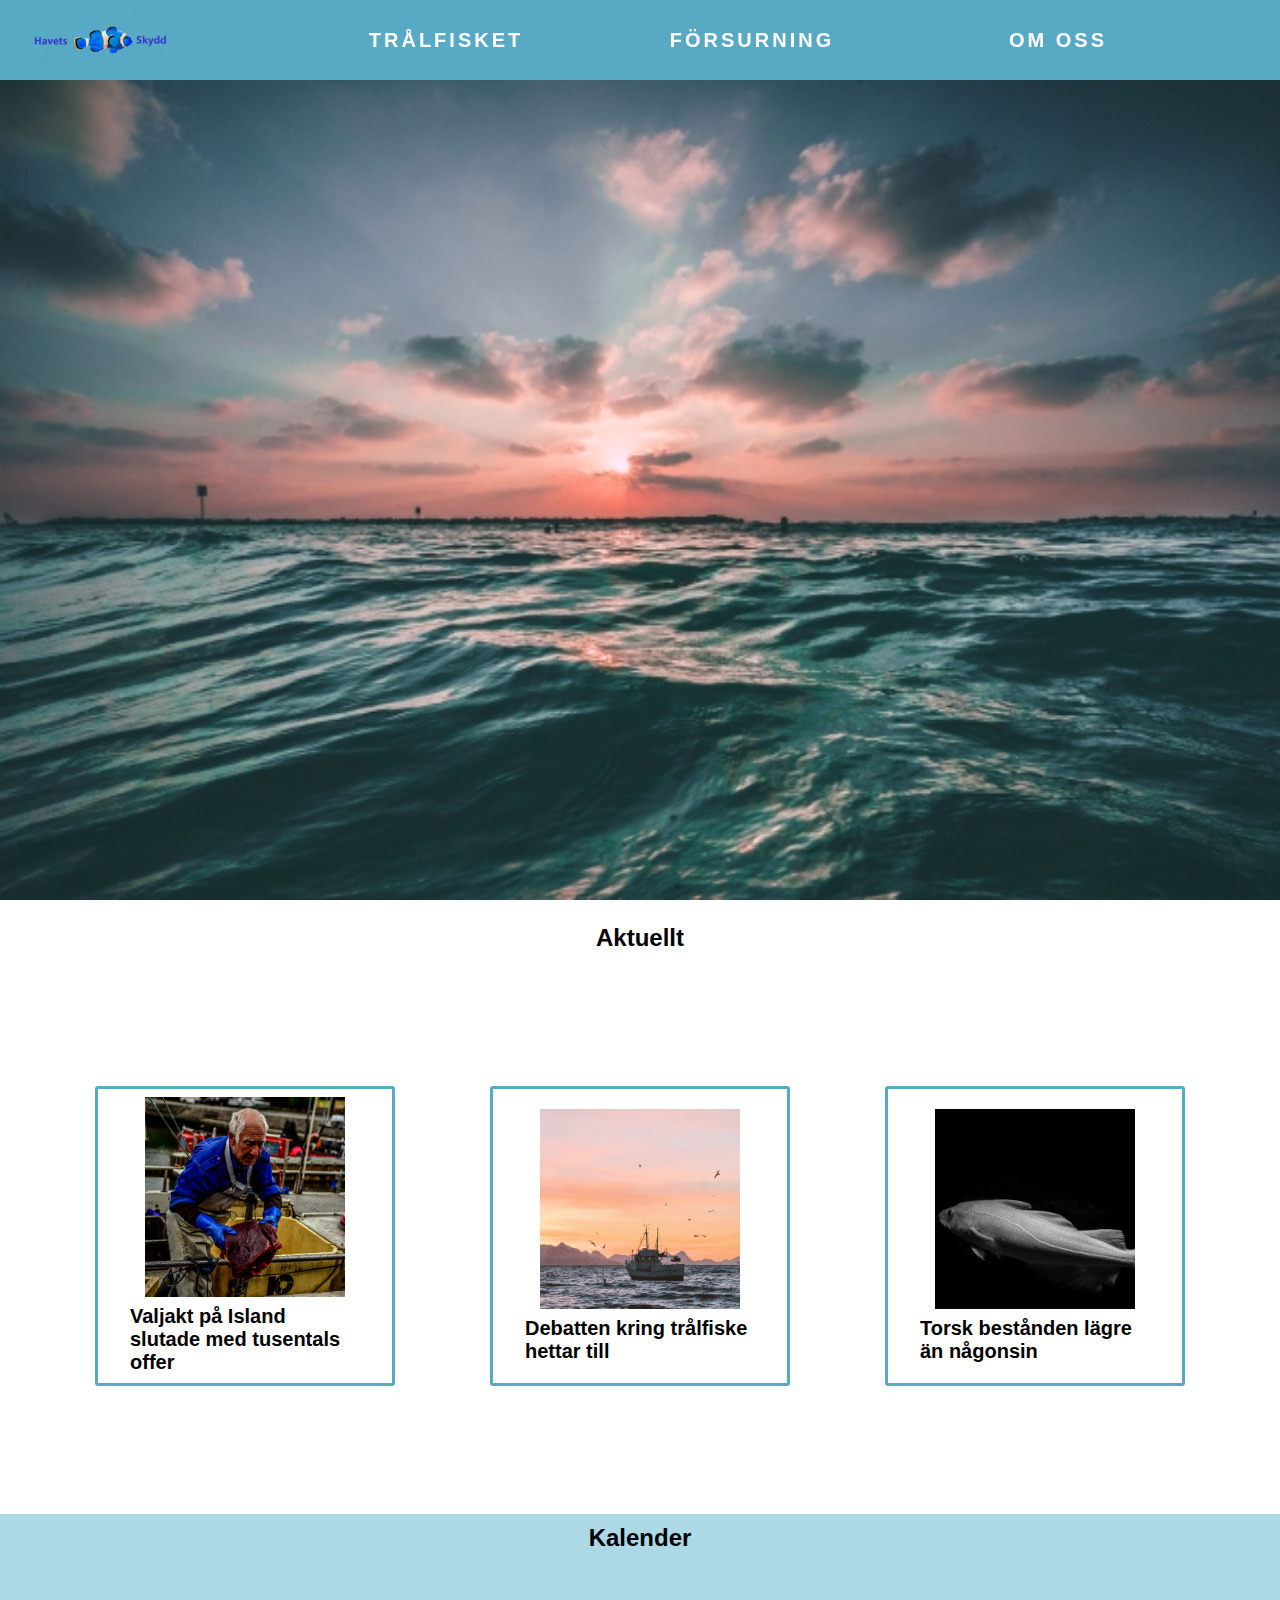
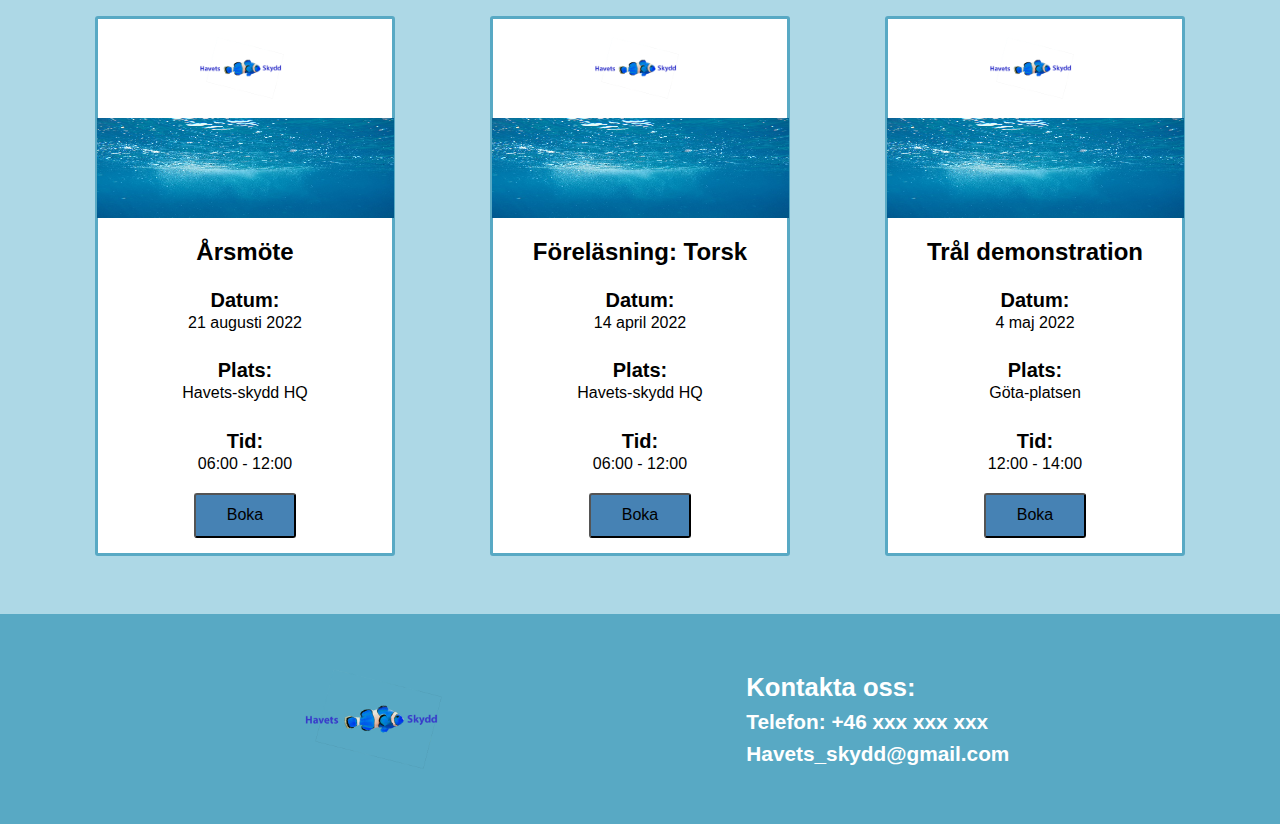
==== commit b0177d10: "korrigeringar efter validering" ====
--- a/index.html
+++ b/index.html
@@ -25,7 +25,7 @@
             </div>
         </nav>
     </header>  
-    <section class ="sacrifice"></section> 
+    <div class ="sacrifice"></div> 
     <img id="home_img" src="img/home_img.jpg" alt="Home-img">
     <div id="gridwrapper_home">
         <article id="aktuellt">
@@ -43,28 +43,57 @@
                     <img src="img/Första_försök_VT_ps.png" alt="logga" class="logga_kalender">
                     <img src="img/vatten.jpg" alt="vatten" class="img_kalender">
                     <h2>Årsmöte</h2>
-                    <p><h3>Datum:</h3> 21 augusti 2022</p>
-                    <p><h3>Plats:</h3> Havets-skydd HQ</p>
-                    <p><h3>Tid:</h3> 06:00 - 12:00</p>   
-                    <button class="button"><a href="#">Boka</a></button>
+                    <div class="kalender_text_div">
+                        <h3>Datum:</h3>
+                        <p class="kalender_p"> 21 augusti 2022</p>
+                    </div>
+                    <div class="kalender_text_div">
+                        <h3>Plats:</h3>
+                        <p class="kalender_p"> Havets-skydd HQ</p>
+                    </div>
+                    <div class="kalender_text_div">
+                        <h3>Tid:</h3> 
+                        <p class="kalender_p"> 06:00 - 12:00</p> 
+                    </div> 
+                    <a class="button_link" href="#"><button class="button">Boka</button></a>
                 </article>
                 <article class="kalender_article">
                     <img src="img/Första_försök_VT_ps.png" alt="logga" class="logga_kalender">
                     <img src="img/vatten.jpg" alt="vatten" class="img_kalender">
-                    <h2>Föreläsning: Torsk</h2>
-                    <p><h3>Datum:</h3> 14 april 2022</p>
-                    <p><h3>Plats:</h3> Havets-skydd HQ</p>
-                    <p><h3>Tid:</h3> 06:00 - 12:00</p> 
-                    <button class="button"><p><a href="#">Boka</a></p></button>
+                    <h2>Föreläsning: Torsk</h2>                    
+                    <div class="kalender_text_div">
+                        <h3>Datum:</h3>
+                        <p class="kalender_p">14 april 2022</p>
+                    </div>
+                    
+                    <div class="kalender_text_div">
+                        <h3>Plats:</h3>
+                        <p class="kalender_p">Havets-skydd HQ</p>
+                    </div>
+                    <div class="kalender_text_div">
+                        <h3>Tid:</h3>
+                        <p class="kalender_p">06:00 - 12:00</p> 
+                    </div>
+                    
+                    <a class="button_link" href="#"><button class="button">Boka</button></a>
                 </article>
                 <article class="kalender_article">
                     <img src="img/Första_försök_VT_ps.png" alt="logga" class="logga_kalender">
                     <img src="img/vatten.jpg" alt="vatten" class="img_kalender">
                     <h2>Trål demonstration</h2>
-                    <p><h3>Datum:</h3> 4 maj 2022</p>
-                    <p><h3>Plats:</h3> Göta-platsen</p>
-                    <p><h3>Tid:</h3> 12:00 - 14:00</p> 
-                    <button class="button"><a href="#">Boka</a></button>
+                    <div class="kalender_text_div">
+                        <h3>Datum:</h3>
+                        <p class="kalender_p">4 maj 2022</p>
+                    </div>
+                    <div class="kalender_text_div">
+                        <h3>Plats:</h3>
+                        <p class="kalender_p">Göta-platsen</p>
+                    </div>
+                    <div class="kalender_text_div">
+                        <h3>Tid:</h3> 
+                        <p class="kalender_p"> 12:00 - 14:00</p> 
+                    </div>
+                    <a class="button_link" href="#"><button class="button">Boka</button></a>
                 </article>
             </div>
             
@@ -78,10 +107,7 @@
             </div>
         </footer>
     </div>
-
-
     <script src="js/JavaScrip.js "></script>
-
 </body>
 
 </html>--- a/css/style.css
+++ b/css/style.css
@@ -64,7 +64,7 @@
     opacity: 0;
 }
 .crossed_line #line_3 {
-    transform: rotate(45deg) translate(-5px, -6px);
+    transform: rotate(45deg) translate(-6px, -6px);
 }
 #header_links a:hover {
     background-color: rgb(88, 169, 196);
@@ -102,7 +102,7 @@
     justify-content: center;
     flex-direction: column;
 }
-a{
+a {
     text-decoration: none;
     color: black;
 }
@@ -117,7 +117,7 @@
     "ar1 ar1" 
     "ar2 ar2"
     "fo fo";
-    grid-template-rows: 1000px 1750px 250px;
+    grid-template-rows: 1100px 1750px 250px;
     grid-template-columns: 1fr 1fr;
 }
 
@@ -171,11 +171,11 @@
     width: 300px;
     background: white;
     align-items: center;
+    justify-content: space-evenly;
     flex-direction: column;
     border-radius: 3px;
     border-style: solid;
     border-color: var(--main_color_dark);
-
 }
 .logga_kalender{
 height: 80px;
@@ -184,6 +184,17 @@
     width: 297px;
     height: 100px;
 }
+.kalender_text_div{
+    width: 50%;
+    display: flex;
+    align-items: center;
+    flex-direction: column;
+    justify-content: center;
+}
+.kalender_p{
+    width: auto;
+    margin-top: 2px;
+}
 .button{
     display: flex;
     height: 45px;
@@ -193,22 +204,30 @@
     justify-content: center;
     border-radius: 3px;
     margin-bottom: 5px;
+    font-size: 1rem;
 }
 .button:hover{
     cursor: pointer;
     background: rgb(84, 162, 226);
-
+}
+.button_link{
+    width: 100%;
+    height: auto;
+    display: flex;
+    justify-content: center;
+    align-items: center;
 }
 .underrubrik{
     color: rgb(48, 101, 119);
+    font-size: 1.2rem;
 }
 .h3_footer{
-    size: 0.5rem;
+    font-size: 1.3rem;
     color: white;
 }
 .h2_footer{
     color: white;
-    size:0.5rem;
+    font-size:1.6rem;
     display: none;
 }
 h1{
@@ -223,29 +242,31 @@
     font-weight: bold;
     margin-top: 10px;
     margin-bottom: 5px;
+    font-size: 1.5rem;
 }
 h3{
     font-family: Arial, Helvetica, sans-serif;
     margin-top: 8px;
-    size: 1rem;
+    font-size: 1.25rem;
 }
 h4{
     font-family: Arial, Helvetica, sans-serif;
     margin-top: 10px;
-    size: 0.5rem;
+    font-size: 1rem;
 }
 
 p {
-    width: 300px;
+    width: 90%;
     height: auto;
     font-family: Arial, Helvetica, sans-serif;
     font-weight: 300;
     margin-bottom: 10px;
     margin-top: 5px;
-    size: 1.2rem;
+    font-size: 1rem;
 }
 .sacrifice{
     height: 80px;
+    width: 100%;
 }
 
 /*tralfiske*/
@@ -283,6 +304,7 @@
     align-items: center;
     flex-direction: column;
 }
+
 .tral_article_lb{
 display: flex;
 flex-direction: column;
@@ -302,14 +324,22 @@
     width: 100%;
     height: 100%;
 }
+.article_parent_intro{
+    display: flex;
+    flex-direction: column;
+    align-items: center;
+    justify-content: space-evenly;
+    width: 100%;
+    height: 100%;
+}
 
 .intro_article{
     display: flex;
     flex-direction: column;
     align-items: center;
     justify-content: center;
-    width: 400px;
-    height: 300px;
+    width: 300px;
+    height: auto;
 }
 
 #section2_tralfiske{
@@ -327,11 +357,11 @@
     flex-direction: column;
     align-items: center;
     justify-content: space-evenly;
+    flex-wrap: wrap;
 }
 .statistik_img{
-    width: 300px;
-    height: 300px;
-    background: blue;
+    width: auto;
+    height: 230px;
 }
 #section3_tralfiske{
     grid-area: st3;
@@ -341,7 +371,9 @@
     justify-content: space-evenly;
     background: lightblue;
 }
-
+.tral_h3{
+    font-size: 1.4rem;
+}
 
 
 /*försurning*/
@@ -357,14 +389,14 @@
     "fo fo"
     ;
     grid-template-columns: 1fr 1fr;
-    grid-template-rows: 700px 1750px 550px 900px 250px;
+    grid-template-rows: 700px 1750px 560px 950px 250px;
 }
 
 #forsurning_section{
     grid-area: arf;
     background-color: white;
     display: flex;
-    justify-content: center;
+    justify-content: space-evenly;
     align-items: center;
     flex-direction: column;
     padding: 2rem;
@@ -387,12 +419,10 @@
     flex-direction: column;
     padding: 2rem;
 }
-#article_orsaker{
-    height: 700px;
-}
+
 .article_konsekvenser{
     background-color: white;
-    height: 900px;
+    height: 700px;
     width: 350px;
     display: flex;
     align-items: center;
@@ -404,7 +434,7 @@
     border-style: solid;
 }
 
-#Intiativ_section{
+#intiativ_section{
     grid-area: dv;
     display: flex;
     flex-direction: column;
@@ -441,7 +471,7 @@
 
 .article_kalk{
     width: 350px;
-    height: 240px;
+    height: 275px;
     display: flex;
     justify-content: space-evenly;
     align-items: center;
@@ -464,12 +494,12 @@
     "fo fo"
     ;
     grid-template-columns: 1fr 1fr;
-    grid-template-rows: 300px 600px 1050px 930px 250px;
+    grid-template-rows: 300px 600px 1150px 930px 250px;
 }
 
 #relative{
     grid-area: re;
-    background-image: url(/img/vatten.jpg);
+    background-image: url(../img/vatten.jpg);
     background-size: 100%;
     display: flex;
     justify-content: center;
@@ -490,7 +520,7 @@
     background: rgba(255, 255, 255, 0);
 }
 
-#organisation_flex_section{
+#organisation_flex_div{
     grid-area: org;
     display: flex;
     background: lightblue;
@@ -519,7 +549,7 @@
 }
 .organisation_article_lb{
     width: 320px;
-    height: 270px;
+    height: auto;
     display: flex;
     justify-content: space-between;
     flex-direction: column;
@@ -529,7 +559,7 @@
     border-style: solid;
     background: white;
 }
-#arbete_flex_section{
+#arbete_flex_div{
     grid-area: fra;
     display: flex;
     background: white;
@@ -543,7 +573,7 @@
     margin-bottom: 40px;
 }
 
-#section_gift{
+#gift_div{
 grid-area: gift;
 background: lightblue;
 flex-direction: column;
@@ -554,13 +584,15 @@
 
 #h1_relative{
     color: rgb(255, 255, 255);
-    size: 3rem;
+    font-size: 2.5rem;
   
 }
 
 #h3_relative{
     color: white;
-    size: 1rem;
+    font-size: 1.3rem;
+    height: auto;
+    width: 400px;
 }
 
 @media screen and (min-width:800px) {
@@ -616,13 +648,13 @@
         margin-right: 20px;
         border-radius: 3px;
     }
-    #organisation_flex_section{
+    #organisation_flex_div{
         flex-direction: row; 
         align-items: center;
         justify-content: space-evenly;
         margin-bottom: 10px;
     }
-    #arbete_flex_section{
+    #arbete_flex_div{
         justify-content: space-evenly; 
     }
     
@@ -632,27 +664,37 @@
         justify-content: space-evenly;
         align-items: center;
     }
-    #section_gift{
+    #gift_div{
         flex-direction: row-reverse;
     }
     .div_forsurning{
         flex-direction: row;
         width: 100%;
-       
+    }
+    #div_utslapp{
+        width: 70%;
+    }
+    #article_intiativ{
+        width: 400px;
     }
     .tral_article_lb{
-        width: 40%;
+        width: 430px;
     }
     .article_parent{
         flex-direction: row;
         justify-content: space-evenly;
         width: 50%;
     }
+    .article_parent_intro{
+        flex-direction: row;
+        justify-content: space-evenly;
+        width: 80%;
+    }
     #gridwrapper_tralfiske{
         grid-template-rows: 500px 1500px 430px 480px 210px;
     }
     #gridwrapper_forsurning{
-        grid-template-rows: 450px 1000px 500px 450px 210px;
+        grid-template-rows: 500px 1000px 550px 500px 210px;
     }
     #statistik{
         flex-direction: row;
@@ -692,6 +734,14 @@
         margin-bottom: 10px;
         margin-top: 10px;
     }
+    #article_parent_koldioxid{
+        width: 80%;
+        border: 3px;
+        border-style: solid;
+        border-color: white;
+        margin-bottom: 10px;
+        margin-top: 10px;
+    }
     #article_parent_losning{
         width: 90%;
     }
@@ -700,10 +750,10 @@
     }
     .article_konsekvenser{
         width: 450px;
-        height: 850px;
+        height: 700px;
     }
     #nordic_flags{
-        height: 300px;
+        display: none;
     }
     .footer{
         flex-direction: row;
@@ -717,6 +767,16 @@
         width: 200px;
     }
     .intro_article{
-        margin-left: 30px;
+        width: 400px;
+    }
+    p{
+        width: 70%;
+    }
+    .organisation_article{
+        width: 400px;
+    }
+    .organisation_article_lb{
+        width: 340px;
+        height: auto;
     }
 }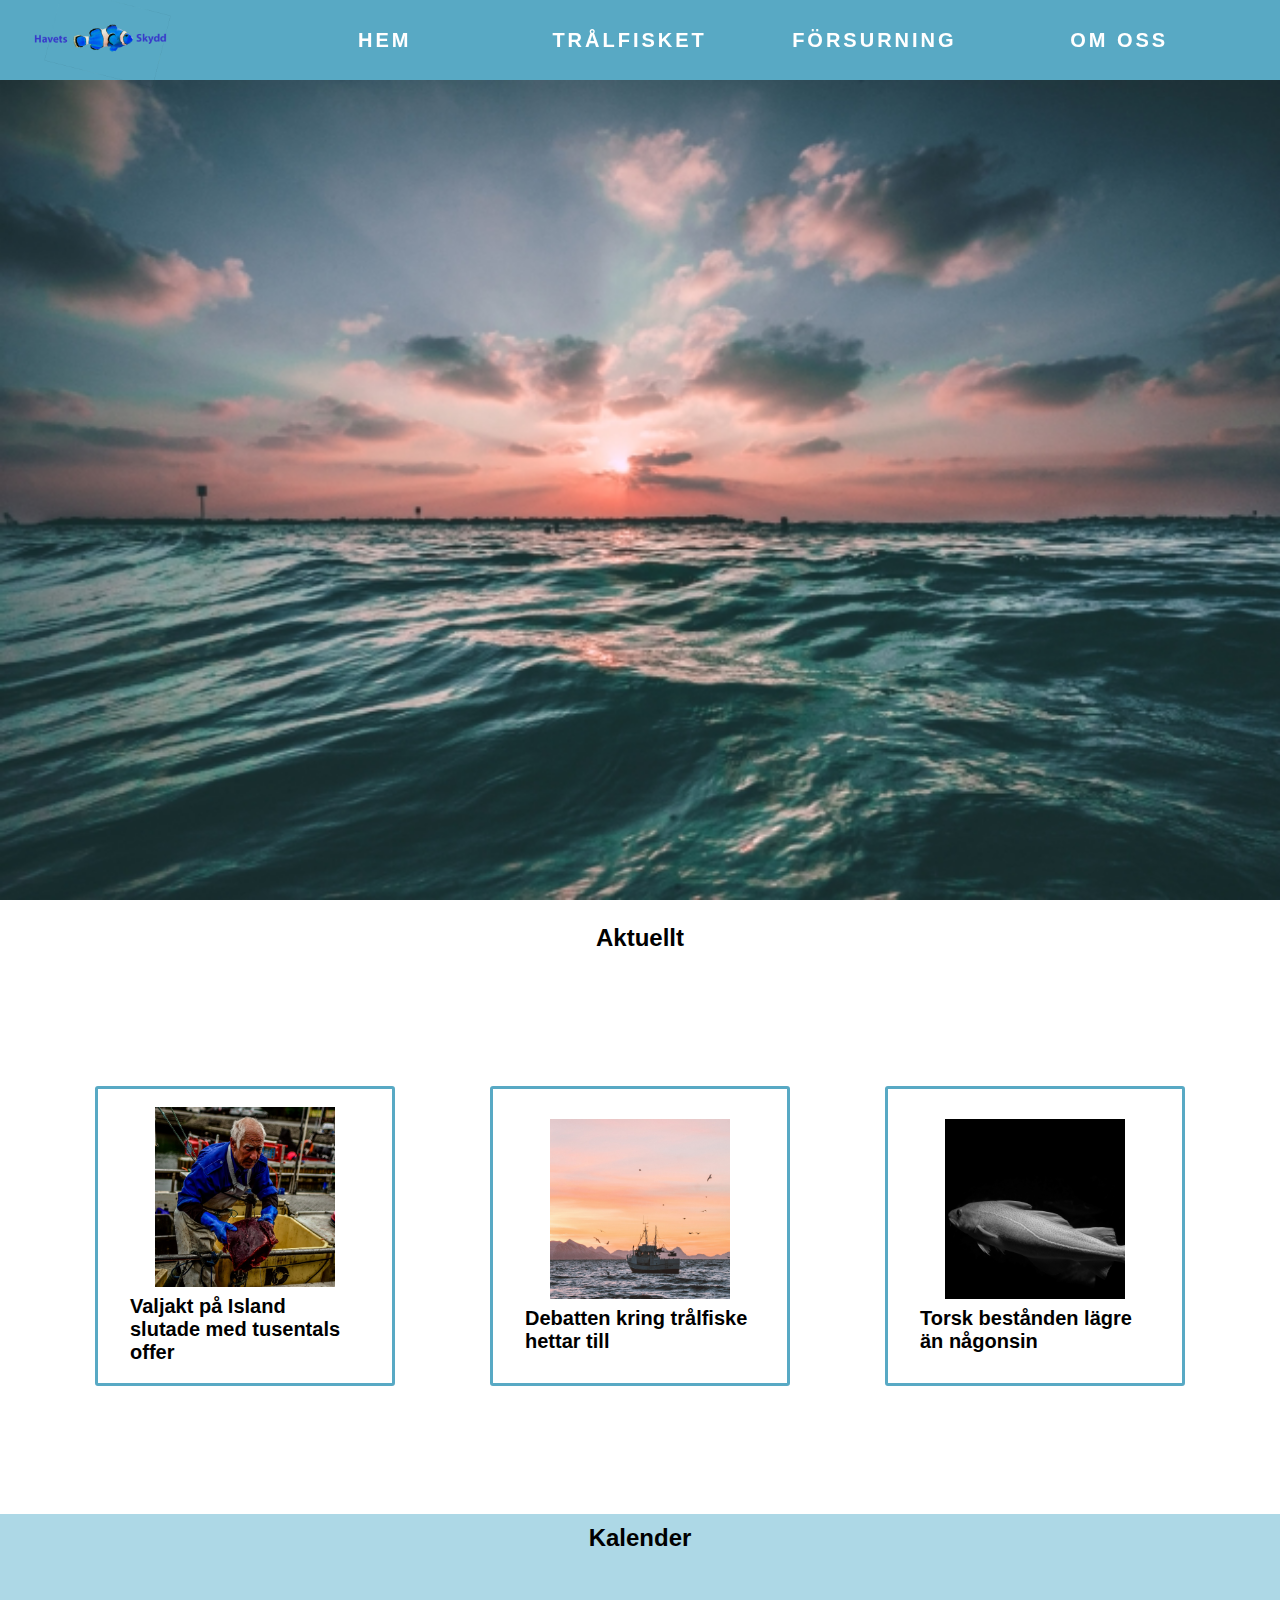
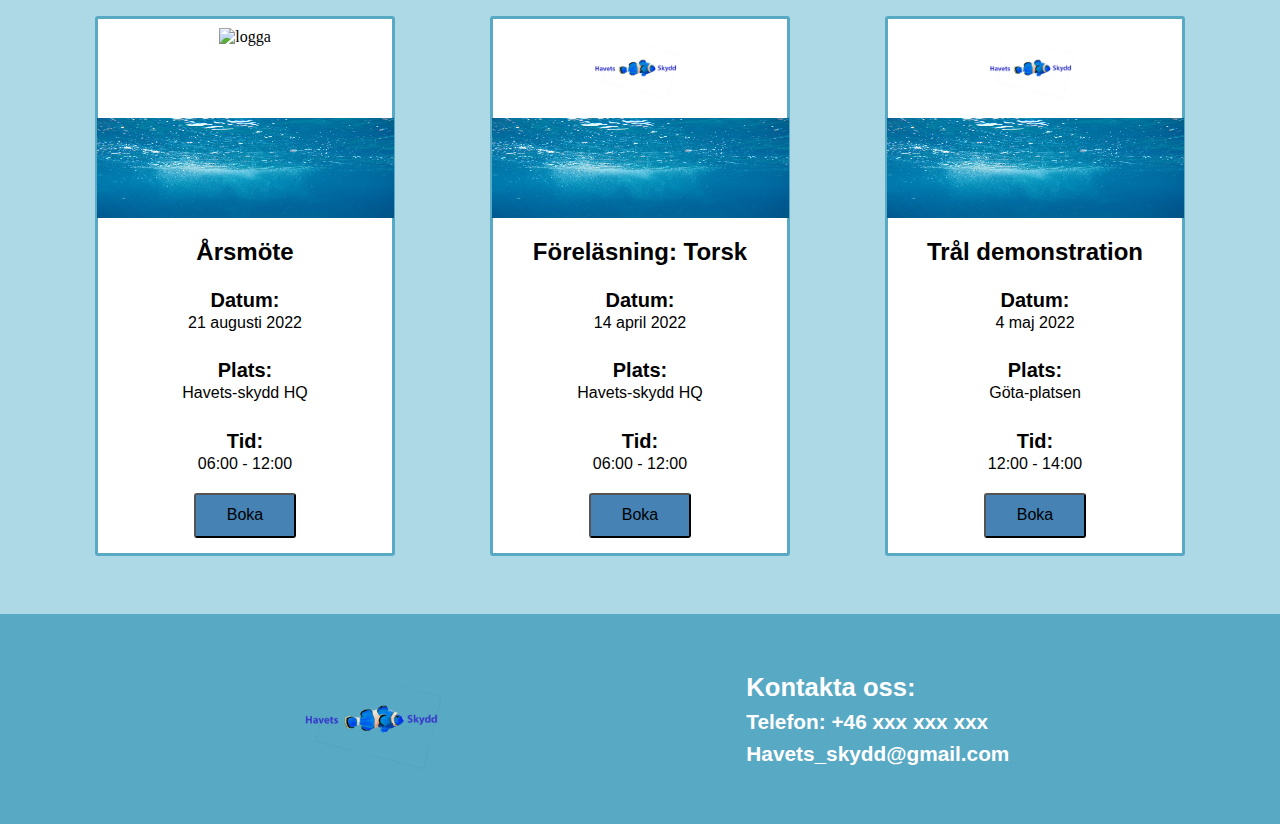
==== commit 42c57d8a: "Mindre justeringar för förbättring. Ändrar position på en text och bild mm" ====
--- a/index.html
+++ b/index.html
@@ -11,9 +11,11 @@
 
 <body>
     <header class="header">
-        <img class="logga" src="img/Första_försök_VT_ps.png" alt="logga">
+        <a href="index.html"><img class="logga" src="img/Forsta_forsok_VT_ps.png" alt="logga"></a>
+        
         <nav>
             <ul id="header_links">
+                <li><a href="index.html">Hem</a></li>
                 <li><a href="tralfiske.html">Trålfisket</a></li>
                 <li><a href="forsurning.html">Försurning</a></li>
                 <li><a href="om_oss.html">Om oss</a></li>
@@ -40,7 +42,7 @@
             <h2>Kalender</h2>
             <div class="box_parent">
                 <article class="kalender_article">
-                    <img src="img/Första_försök_VT_ps.png" alt="logga" class="logga_kalender">
+                    <img src="img/Forsta_folrsok_VT_ps.png" alt="logga" class="logga_kalender">
                     <img src="img/vatten.jpg" alt="vatten" class="img_kalender">
                     <h2>Årsmöte</h2>
                     <div class="kalender_text_div">
@@ -58,7 +60,7 @@
                     <a class="button_link" href="#"><button class="button">Boka</button></a>
                 </article>
                 <article class="kalender_article">
-                    <img src="img/Första_försök_VT_ps.png" alt="logga" class="logga_kalender">
+                    <img src="img/Forsta_forsok_VT_ps.png" alt="logga" class="logga_kalender">
                     <img src="img/vatten.jpg" alt="vatten" class="img_kalender">
                     <h2>Föreläsning: Torsk</h2>                    
                     <div class="kalender_text_div">
@@ -78,7 +80,7 @@
                     <a class="button_link" href="#"><button class="button">Boka</button></a>
                 </article>
                 <article class="kalender_article">
-                    <img src="img/Första_försök_VT_ps.png" alt="logga" class="logga_kalender">
+                    <img src="img/Forsta_forsok_VT_ps.png" alt="logga" class="logga_kalender">
                     <img src="img/vatten.jpg" alt="vatten" class="img_kalender">
                     <h2>Trål demonstration</h2>
                     <div class="kalender_text_div">
@@ -99,7 +101,7 @@
             
         </section>
         <footer class="footer">
-            <img src="img/Första_försök_VT_ps.png" class="logga" alt="logga">
+            <img src="img/Forsta_forsok_VT_ps.png" class="logga" alt="logga">
             <div>
                 <h2 class="h2_footer">Kontakta oss:</h2>
                 <h3 class="h3_footer">Telefon: +46 xxx xxx xxx</h3>
@@ -107,7 +109,7 @@
             </div>
         </footer>
     </div>
-    <script src="js/JavaScrip.js "></script>
+    <script src="js/script.js"></script>
 </body>
 
 </html>--- a/css/style.css
+++ b/css/style.css
@@ -7,6 +7,8 @@
 :root {
     --main_color_dark: rgb(88, 169, 196);
 }
+
+/*Header*/
 
 .logga {
     height: 110px;
@@ -94,6 +96,7 @@
     margin-right: 60px;
     cursor: pointer;
 }
+
 .footer {
     grid-area: fo;
     background-color: var(--main_color_dark);
@@ -155,7 +158,7 @@
 }
 .Aktuellt_img{
     height: auto;
-    width: 200px;
+    width: 180px;
 }
 #kalender{
     grid-area: ar2;
@@ -284,7 +287,7 @@
     "fo fo"
     ;
     grid-template-columns: 1fr 1fr;
-    grid-template-rows: 700px 2000px 1000px 1050px 250px;
+    grid-template-rows: 700px 2100px 1000px 1200px 250px;
 }
 #img_tralfiske {
     height: 190px;
@@ -296,6 +299,9 @@
 #nordic_flags{
     height: 400px;
     width: auto;
+}
+#article_parent_koldioxid{
+    margin-bottom: 15px;
 }
 #section1_tralfiske{
     grid-area: st1;
@@ -360,8 +366,8 @@
     flex-wrap: wrap;
 }
 .statistik_img{
-    width: auto;
-    height: 230px;
+    width: 90%;
+    height: auto;
 }
 #section3_tralfiske{
     grid-area: st3;
@@ -389,7 +395,7 @@
     "fo fo"
     ;
     grid-template-columns: 1fr 1fr;
-    grid-template-rows: 700px 1750px 560px 950px 250px;
+    grid-template-rows: 950px 1850px 640px 1050px 250px;
 }
 
 #forsurning_section{
@@ -422,8 +428,8 @@
 
 .article_konsekvenser{
     background-color: white;
-    height: 700px;
-    width: 350px;
+    height: 830px;
+    width: 100%;
     display: flex;
     align-items: center;
     justify-content: space-evenly;
@@ -470,7 +476,7 @@
 }
 
 .article_kalk{
-    width: 350px;
+    width: 100%;
     height: 275px;
     display: flex;
     justify-content: space-evenly;
@@ -592,7 +598,7 @@
     color: white;
     font-size: 1.3rem;
     height: auto;
-    width: 400px;
+    width: 340px;
 }
 
 @media screen and (min-width:800px) {
@@ -690,17 +696,21 @@
         justify-content: space-evenly;
         width: 80%;
     }
+    #forsurning_parent_intro{
+        flex-direction: column;
+        justify-content: space-evenly;
+    }
+    #intro_article_forsurning{
+        width: 60%;
+    }
     #gridwrapper_tralfiske{
-        grid-template-rows: 500px 1500px 430px 480px 210px;
+        grid-template-rows: 500px 1500px 1400px 480px 210px;
     }
     #gridwrapper_forsurning{
-        grid-template-rows: 500px 1000px 550px 500px 210px;
-    }
-    #statistik{
-        flex-direction: row;
+        grid-template-rows: 900px 1000px 550px 500px 210px;
     }
     #img_forsurning{
-        width: 400px;
+        width: 600px;
     }
     #gridwrapper_om_oss{
         grid-template-rows: 400px 600px 1050px 430px 210px;
@@ -768,6 +778,9 @@
     }
     .intro_article{
         width: 400px;
+        border: 2px;
+        border-style: solid;
+        border-color: var(--main_color_dark);
     }
     p{
         width: 70%;
@@ -779,4 +792,15 @@
         width: 340px;
         height: auto;
     }
+    #h3_relative{
+        width: 400px;
+    }
+    .statistik_img{
+        width: auto;
+        height: 350px;
+    }
+    .article_kalk{
+        width: 350px;
+        height: 275px;
+    }
 }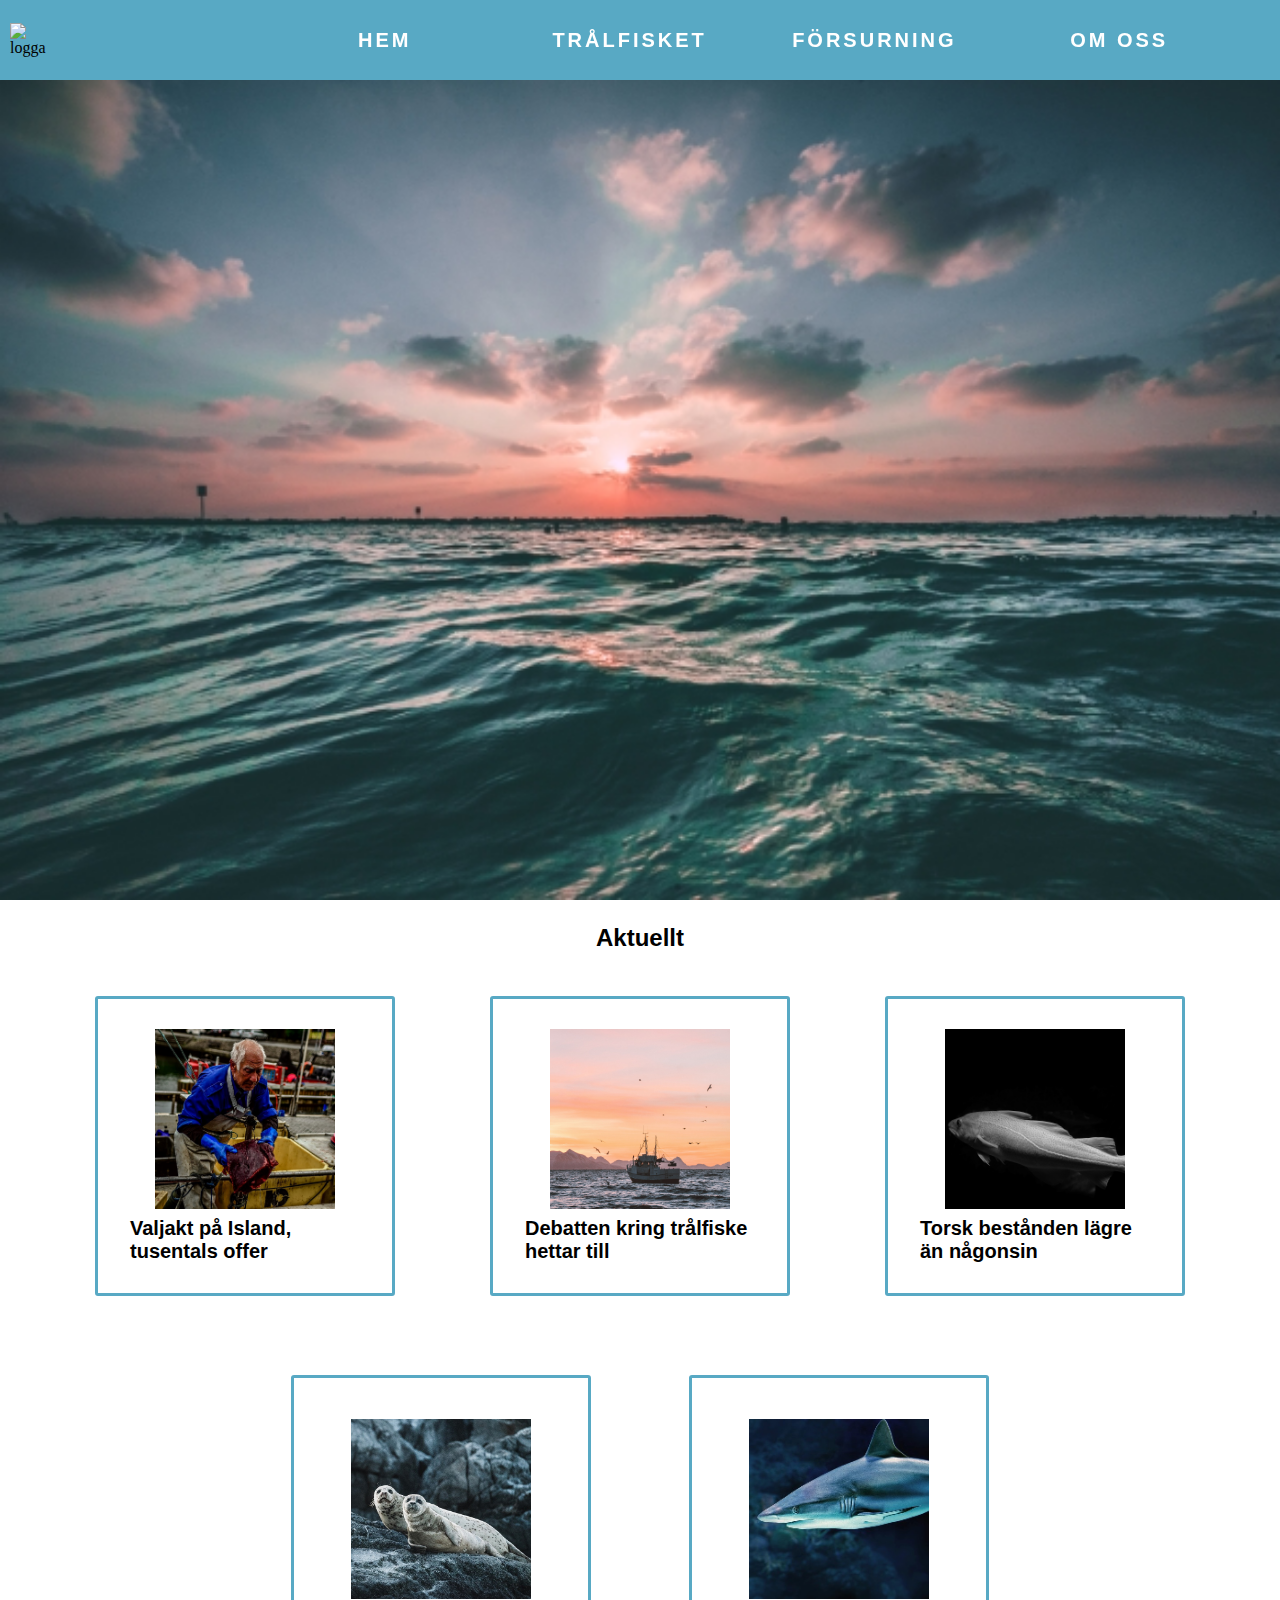
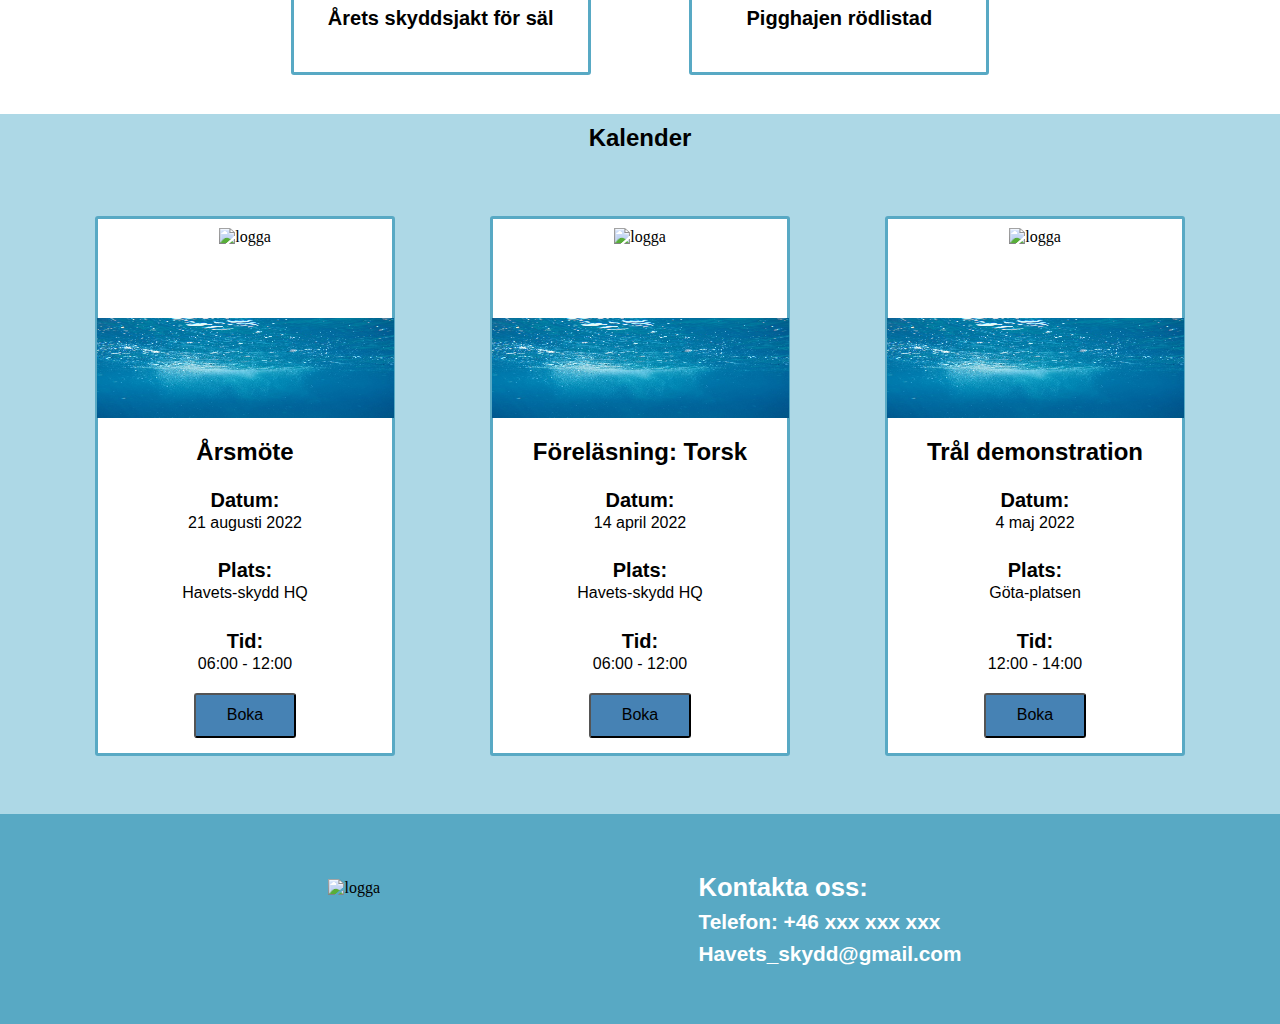
==== commit b4cd6495: "slutgiltlig inlämning" ====
--- a/index.html
+++ b/index.html
@@ -11,7 +11,7 @@
 
 <body>
     <header class="header">
-        <a href="index.html"><img class="logga" src="img/Forsta_forsok_VT_ps.png" alt="logga"></a>
+        <a href="index.html"><img class="logga" src="img/forsta_forsok_vt_ps.png" alt="logga"></a>
         
         <nav>
             <ul id="header_links">
@@ -27,22 +27,26 @@
             </div>
         </nav>
     </header>  
-    <div class ="sacrifice"></div> 
+    <section class ="sacrifice"></section> 
     <img id="home_img" src="img/home_img.jpg" alt="Home-img">
     <div id="gridwrapper_home">
-        <article id="aktuellt">
+        <section id="aktuellt">
             <h2>Aktuellt</h2>
             <div class="box_parent">
-                <section class="Aktuella_nyheter"><img src="img/valjakt_kvadrat.jpg" alt="valjakt" class="Aktuellt_img"><h3>Valjakt på Island slutade med tusentals offer</h3></section>
-                <section class="Aktuella_nyheter"><img src="img/tralbat_kvadrat.jpg" alt="tralbat" class="Aktuellt_img"><h3>Debatten kring trålfiske hettar till</h3></section>
-                <section class="Aktuella_nyheter"><img src="img/torsk_kvadrat.jpg" alt="torsk" class="Aktuellt_img"><h3>Torsk bestånden lägre än någonsin</h3></section>
+                <article class="Aktuella_nyheter"><img src="img/valjakt_kvadrat.jpg" alt="valjakt" class="Aktuellt_img"><h3>Valjakt på Island, tusentals offer</h3></article>
+                <article class="Aktuella_nyheter"><img src="img/tralbat_kvadrat.jpg" alt="tralbat" class="Aktuellt_img"><h3>Debatten kring trålfiske hettar till</h3></article>
+                <article class="Aktuella_nyheter"><img src="img/torsk_kvadrat.jpg" alt="torsk" class="Aktuellt_img"><h3>Torsk bestånden lägre än någonsin</h3></article>
             </div>
-        </article>
+            <div class="box_parent" id="nedre_aktuellt">
+                <article class="Aktuella_nyheter"><img src="img/saljakt.jpg" alt="Saljakt" class="Aktuellt_img"><h3>Årets skyddsjakt för säl</h3></article>
+                <article class="Aktuella_nyheter"><img src="img/hotad_haj.jpg" alt="Pigghajen" class="Aktuellt_img"><h3>Pigghajen rödlistad</h3></article>
+            </div>
+        </section>
         <section id="kalender">
             <h2>Kalender</h2>
-            <div class="box_parent">
+            <div id="box_parent_kalender">
                 <article class="kalender_article">
-                    <img src="img/Forsta_folrsok_VT_ps.png" alt="logga" class="logga_kalender">
+                    <img src="img/forsta_forsok_vt_ps.png" alt="logga" class="logga_kalender">
                     <img src="img/vatten.jpg" alt="vatten" class="img_kalender">
                     <h2>Årsmöte</h2>
                     <div class="kalender_text_div">
@@ -60,7 +64,7 @@
                     <a class="button_link" href="#"><button class="button">Boka</button></a>
                 </article>
                 <article class="kalender_article">
-                    <img src="img/Forsta_forsok_VT_ps.png" alt="logga" class="logga_kalender">
+                    <img src="img/forsta_forsok_vt_ps.png" alt="logga" class="logga_kalender">
                     <img src="img/vatten.jpg" alt="vatten" class="img_kalender">
                     <h2>Föreläsning: Torsk</h2>                    
                     <div class="kalender_text_div">
@@ -80,7 +84,7 @@
                     <a class="button_link" href="#"><button class="button">Boka</button></a>
                 </article>
                 <article class="kalender_article">
-                    <img src="img/Forsta_forsok_VT_ps.png" alt="logga" class="logga_kalender">
+                    <img src="img/forsta_forsok_vt_ps.png" alt="logga" class="logga_kalender">
                     <img src="img/vatten.jpg" alt="vatten" class="img_kalender">
                     <h2>Trål demonstration</h2>
                     <div class="kalender_text_div">
@@ -101,7 +105,7 @@
             
         </section>
         <footer class="footer">
-            <img src="img/Forsta_forsok_VT_ps.png" class="logga" alt="logga">
+            <img src="img/forsta_forsok_vt_ps.png" class="logga" alt="logga">
             <div>
                 <h2 class="h2_footer">Kontakta oss:</h2>
                 <h3 class="h3_footer">Telefon: +46 xxx xxx xxx</h3>
--- a/css/style.css
+++ b/css/style.css
@@ -11,7 +11,7 @@
 /*Header*/
 
 .logga {
-    height: 110px;
+    height: 80px;
     width: auto;
     margin-left: 10px;
 }
@@ -120,7 +120,7 @@
     "ar1 ar1" 
     "ar2 ar2"
     "fo fo";
-    grid-template-rows: 1100px 1750px 250px;
+    grid-template-rows: 1670px 1750px 250px;
     grid-template-columns: 1fr 1fr;
 }
 
@@ -141,7 +141,17 @@
     justify-content: space-evenly;
     align-items: center;
     flex-direction: column;
+    height: 60%;
+}
+#box_parent_kalender{
+    display: flex;
+    justify-content: space-evenly;
+    align-items: center;
+    flex-direction: column;
     height: 100%;
+}
+#nedre_aktuellt{
+    height: 40%;
 }
 
 .Aktuella_nyheter {
@@ -181,7 +191,7 @@
     border-color: var(--main_color_dark);
 }
 .logga_kalender{
-height: 80px;
+    height: 80px;
 }
 .img_kalender{
     width: 297px;
@@ -315,7 +325,7 @@
 display: flex;
 flex-direction: column;
 align-items: center;
-width: 75%;
+width: 85%;
 height: auto;
 border-radius: 3px;
 border-style: solid;
@@ -390,12 +400,12 @@
     grid-template-areas: 
     "arf arf"
     "ark ark"
+    "sek sek"
     "dv dv"
-    "sek sek"
     "fo fo"
     ;
     grid-template-columns: 1fr 1fr;
-    grid-template-rows: 950px 1850px 640px 1050px 250px;
+    grid-template-rows: 1020px 1850px 1050px 660px 250px;
 }
 
 #forsurning_section{
@@ -420,7 +430,7 @@
     grid-area: ark;
     background-color: lightblue;
     display: flex;
-    justify-content: center;
+    justify-content: space-evenly;
     align-items: center;
     flex-direction: column;
     padding: 2rem;
@@ -446,7 +456,7 @@
     flex-direction: column;
     justify-content: space-evenly;
     align-items: center;
-    background-color: white;
+    background-color: lightblue;
 }
 
 .div_forsurning{
@@ -464,6 +474,7 @@
     justify-content: space-between;
     align-items: center;
     flex-direction: column;
+    background: white;
     
 }
 #kalk_section{
@@ -472,7 +483,7 @@
     align-items: center;
     justify-content: space-evenly;
     flex-direction: column;
-    background-color: lightblue;
+    background-color: white;
 }
 
 .article_kalk{
@@ -500,7 +511,7 @@
     "fo fo"
     ;
     grid-template-columns: 1fr 1fr;
-    grid-template-rows: 300px 600px 1150px 930px 250px;
+    grid-template-rows: 300px 600px 1200px 930px 250px;
 }
 
 #relative{
@@ -526,14 +537,13 @@
     background: rgba(255, 255, 255, 0);
 }
 
-#organisation_flex_div{
+#organisation_flex_section{
     grid-area: org;
     display: flex;
     background: lightblue;
     flex-direction: column;
     align-items: center;
-    justify-content: center;
-    margin-bottom: 10px;
+    justify-content: space-evenly;
 }
 
 .organisation_img{
@@ -565,7 +575,7 @@
     border-style: solid;
     background: white;
 }
-#arbete_flex_div{
+#arbete_flex_section{
     grid-area: fra;
     display: flex;
     background: white;
@@ -579,7 +589,7 @@
     margin-bottom: 40px;
 }
 
-#gift_div{
+#gift_section{
 grid-area: gift;
 background: lightblue;
 flex-direction: column;
@@ -632,7 +642,7 @@
         transform: translatex(0px);
     }
     .logga {
-        height: 130px;
+        height: 80px;
         width: auto;
         margin-left: 10px;
     }
@@ -644,7 +654,17 @@
     .box_parent{
         flex-direction: row;
         width: 100%;
-    }
+        height: 100%;
+    }
+    #box_parent_kalender{
+        flex-direction: row;
+        width: 100%;
+    }
+    #nedre_aktuellt{
+        width: 70%;
+        height: 100%;
+    }
+
     #relative_flex{
         width: 35%;
     }
@@ -654,13 +674,11 @@
         margin-right: 20px;
         border-radius: 3px;
     }
-    #organisation_flex_div{
-        flex-direction: row; 
+    #organisation_flex_section{
+        flex-direction: row-reverse; 
         align-items: center;
-        justify-content: space-evenly;
-        margin-bottom: 10px;
-    }
-    #arbete_flex_div{
+    }
+    #arbete_flex_section{
         justify-content: space-evenly; 
     }
     
@@ -670,8 +688,8 @@
         justify-content: space-evenly;
         align-items: center;
     }
-    #gift_div{
-        flex-direction: row-reverse;
+    #gift_section{
+        flex-direction: row;
     }
     .div_forsurning{
         flex-direction: row;
@@ -682,6 +700,11 @@
     }
     #article_intiativ{
         width: 400px;
+        height: 330px;
+        border: 3px;
+        border-style: solid;
+        border-color: var(--main_color_dark);
+        border-radius: 3px;
     }
     .tral_article_lb{
         width: 430px;
@@ -701,13 +724,13 @@
         justify-content: space-evenly;
     }
     #intro_article_forsurning{
-        width: 60%;
+        width: 70%;
     }
     #gridwrapper_tralfiske{
-        grid-template-rows: 500px 1500px 1400px 480px 210px;
+        grid-template-rows: 550px 1500px 1400px 480px 210px;
     }
     #gridwrapper_forsurning{
-        grid-template-rows: 900px 1000px 550px 500px 210px;
+        grid-template-rows: 960px 1000px 600px 550px 210px;
     }
     #img_forsurning{
         width: 600px;
@@ -720,7 +743,7 @@
         width: 450px;
     }
     #gridwrapper_home{
-        grid-template-rows: 600px 700px 210px;
+        grid-template-rows: 800px 700px 210px;
     }
     #home_img {
         height: calc(100vh - 80px);
@@ -755,8 +778,8 @@
     #article_parent_losning{
         width: 90%;
     }
-    #article_parent_forsurning{
-        width: 100%;
+    #konsekvenser_section{
+        flex-direction: row;
     }
     .article_konsekvenser{
         width: 450px;
@@ -778,9 +801,10 @@
     }
     .intro_article{
         width: 400px;
-        border: 2px;
+        border: 3px;
         border-style: solid;
         border-color: var(--main_color_dark);
+        border-radius: 3px;
     }
     p{
         width: 70%;
